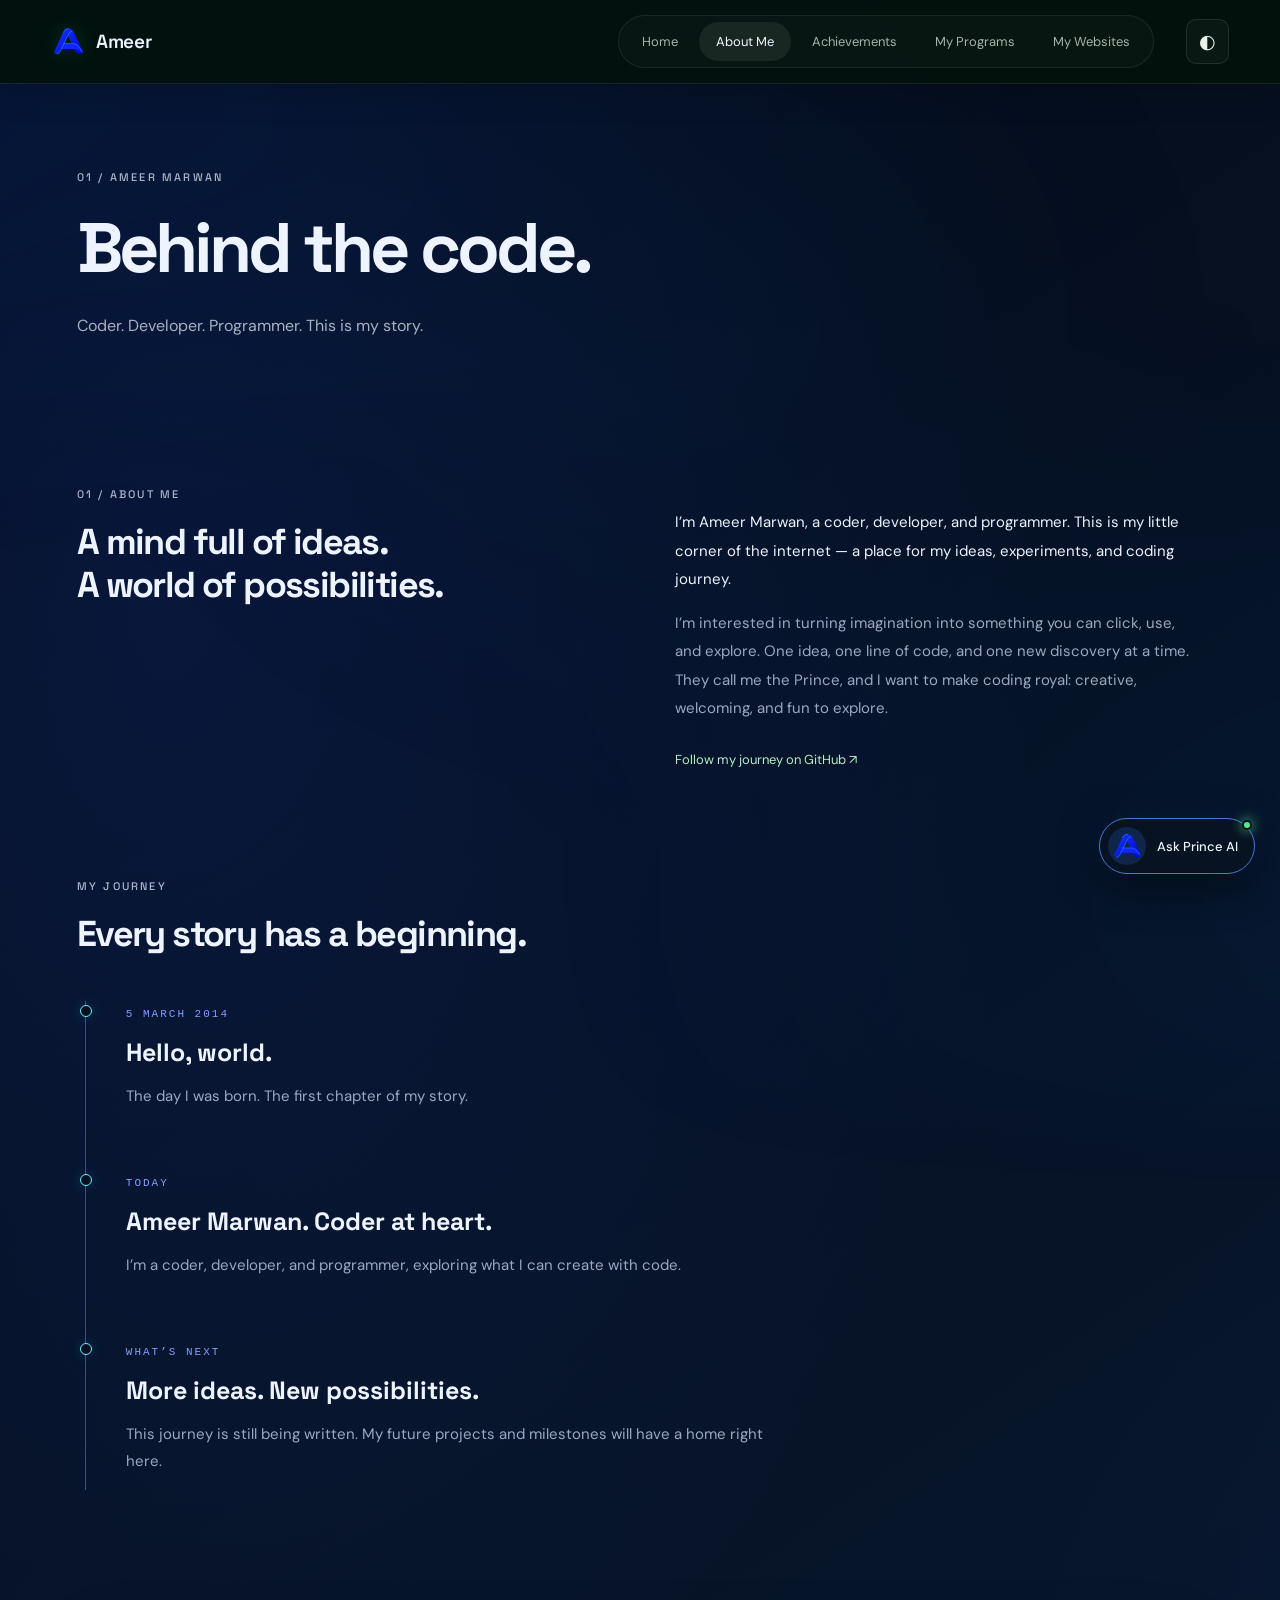
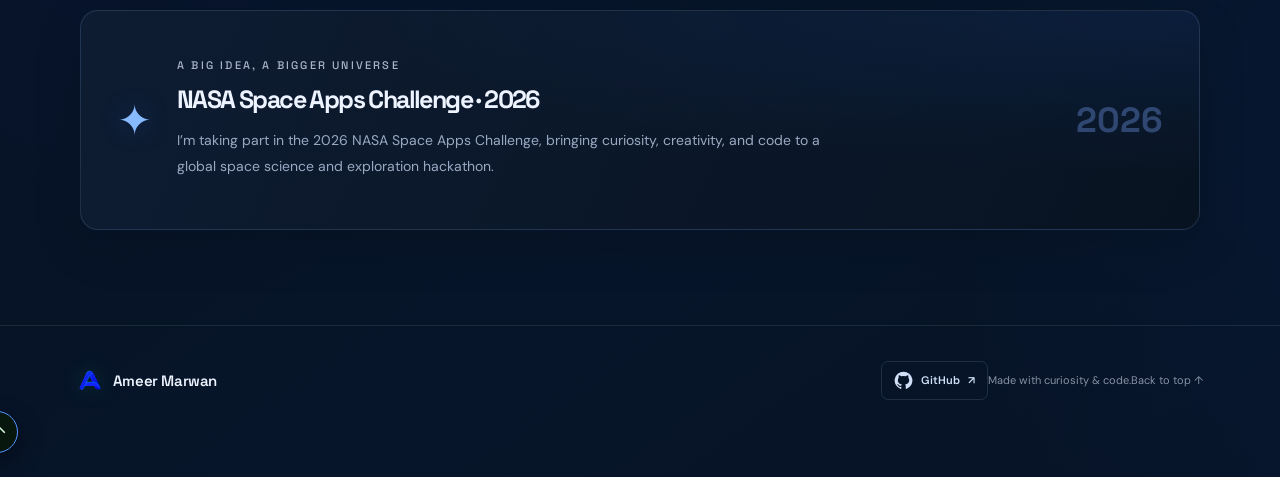
==== about.html @ 6a68b370 "Add interactive portfolio website files" ====
<!DOCTYPE html><html lang="en"><head><meta charset="UTF-8"><meta name="viewport" content="width=device-width,initial-scale=1"><title>Ameer — About Me</title><meta name="description" content="Meet Ameer Marwan, a coder, developer, and programmer. Follow his coding journey on GitHub."><link rel="icon" href="logo.svg"><link rel="stylesheet" href="style.css"></head><body><div class="scroll-progress" aria-hidden="true"></div><a class="skip-link" href="#main">Skip to content</a><div id="loader" class="loader" role="status" aria-label="Loading Ameer’s website"><div class="loader-mark"><div class="loader-ring"></div><img src="logo.svg" alt="Ameer logo"></div><p>LOADING<span aria-hidden="true">...</span></p></div><header><a class="brand" href="index.html" aria-label="Ameer home"><img src="logo.svg" alt="Ameer logo"><span>Ameer</span></a><div class="header-controls"><button class="theme-toggle" aria-label="Switch color theme" title="Switch color theme">◐</button><button class="menu-toggle" aria-expanded="false" aria-controls="main-nav">Menu <span>☰</span></button></div><nav id="main-nav" aria-label="Main navigation"><a href="index.html">Home</a><a href="about.html" aria-current="page">About Me</a><a href="achievements.html">Achievements</a><a href="programs.html">My Programs</a><a href="websites.html">My Websites</a></nav></header><main id="main"><section class="page-intro"><p class="eyebrow">01 / AMEER MARWAN</p><h1>Behind the code.</h1><p class="lead">Coder. Developer. Programmer. This is my story.</p></section><section id="about" class="about"><div><p class="eyebrow">01 / ABOUT ME</p><h2>A mind full of ideas.<br>A world of possibilities.</h2></div><div class="about-copy"><p>I’m Ameer Marwan, a coder, developer, and programmer. This is my little corner of the internet — a place for my ideas, experiments, and coding journey.</p><p class="muted">I’m interested in turning imagination into something you can click, use, and explore. One idea, one line of code, and one new discovery at a time. They call me the Prince, and I want to make coding royal: creative, welcoming, and fun to explore.</p><a class="text-link" href="https://github.com/ameer-marwan" target="_blank" rel="noopener noreferrer">Follow my journey on GitHub ↗</a></div></section><section class="timeline-section"><p class="eyebrow">MY JOURNEY</p><h2>Every story has a beginning.</h2><div class="timeline"><article><span class="timeline-date">5 MARCH 2014</span><h3>Hello, world.</h3><p>The day I was born. The first chapter of my story.</p></article><article><span class="timeline-date">TODAY</span><h3>Ameer Marwan. Coder at heart.</h3><p>I’m a coder, developer, and programmer, exploring what I can create with code.</p></article><article><span class="timeline-date">WHAT’S NEXT</span><h3>More ideas. New possibilities.</h3><p>This journey is still being written. My future projects and milestones will have a home right here.</p></article></div></section><section class="challenge-card"><span class="challenge-icon" aria-hidden="true">✦</span><div><p class="eyebrow">A BIG IDEA, A BIGGER UNIVERSE</p><h2>NASA Space Apps Challenge · 2026</h2><p class="muted">I’m taking part in the 2026 NASA Space Apps Challenge, bringing curiosity, creativity, and code to a global space science and exploration hackathon.</p></div><span class="challenge-year">2026</span></section></main><footer><a class="brand" href="index.html"><img src="logo.svg" alt=""><span>Ameer Marwan</span></a><a class="footer-github" href="https://github.com/ameer-marwan" target="_blank" rel="noopener noreferrer" aria-label="Visit Ameer on GitHub"><svg class="github-svg" viewBox="0 0 24 24" aria-hidden="true" focusable="false"><path fill="currentColor" d="M12 .8a11.2 11.2 0 0 0-3.54 21.83c.56.1.76-.24.76-.54v-2.1c-3.1.68-3.76-1.31-3.76-1.31-.5-1.3-1.24-1.64-1.24-1.64-1.02-.7.08-.69.08-.69 1.12.08 1.71 1.15 1.71 1.15 1 1.7 2.62 1.21 3.26.93.1-.72.39-1.21.71-1.49-2.48-.28-5.09-1.24-5.09-5.52 0-1.22.44-2.22 1.15-3-.12-.28-.5-1.42.11-2.96 0 0 .94-.3 3.08 1.15a10.7 10.7 0 0 1 5.6 0c2.13-1.45 3.07-1.15 3.07-1.15.61 1.54.23 2.68.12 2.96.72.78 1.15 1.78 1.15 3 0 4.3-2.62 5.23-5.11 5.51.4.35.76 1.03.76 2.08v3.08c0 .3.2.65.77.54A11.2 11.2 0 0 0 12 .8Z"/></svg> GitHub <span aria-hidden="true">↗</span></a><span>Made with curiosity & code.</span><a href="index.html">Back to top ↑</a></footer><button class="back-top" aria-label="Back to top">↑</button><a class="prince-mini" href="index.html#prince-ai"><img src="logo.svg" alt=""><span>Ask Prince AI</span><i></i></a><script src="script.js"></script></body></html>
---- style.css ----
@import url('https://fonts.googleapis.com/css2?family=DM+Sans:wght@400;500;600;700&family=Space+Grotesk:wght@400;500;600;700&display=swap');
:root{--bg:#080a0f;--panel:#10141e;--text:#f3f4f7;--muted:#969dab;--blue:#4667ff;--cyan:#01e8ff}*{box-sizing:border-box}html{scroll-behavior:smooth;scroll-padding-top:35px}body{margin:0;background:var(--bg);color:var(--text);font:16px 'DM Sans',sans-serif}a{color:inherit;text-decoration:none}button{font:inherit;cursor:pointer}header,main>section,footer{max-width:1280px;margin:auto;padding-left:6%;padding-right:6%}header{height:100px;display:flex;align-items:center;justify-content:space-between;border-bottom:1px solid #222630}.brand{display:flex;gap:12px;align-items:center;font:600 23px 'Space Grotesk',sans-serif}.brand img{width:34px;height:38px}.muted{color:var(--muted)}nav{display:flex;gap:34px;font-size:14px}a:hover{color:var(--cyan)}.hero{display:grid;grid-template-columns:1.15fr 1fr;min-height:690px;align-items:center;padding-top:50px;padding-bottom:70px;gap:22px}.eyebrow{font:500 11px 'Space Grotesk',sans-serif;letter-spacing:2.2px;color:#aab4c9}.dot{display:inline-block;height:7px;width:7px;background:var(--cyan);border-radius:100%;margin-right:8px;box-shadow:0 0 14px #01e8ff70}h1,h2,h3{font-family:'Space Grotesk',sans-serif}h1{font-size:clamp(46px,5.5vw,73px);letter-spacing:-4px;line-height:1.05;margin:27px 0}.blue{color:var(--blue)}.lead{color:#aab1c0;line-height:1.8;font-size:16px}.actions{display:flex;gap:25px;align-items:center;margin-top:30px}.button{background:#3c5cff;color:white;padding:16px 21px;border-radius:5px;font-size:13px;display:inline-flex;gap:30px;justify-content:space-between;border:1px solid #5b76ff;transition:background .2s}.button:hover{background:#2947db;color:white}.text-link{font-size:13px}.code-note{font:11px monospace;color:#747e90;margin-top:42px}.code-note span{color:#424b5d;margin-right:20px}.art{position:relative;min-height:470px;display:flex;align-items:center;justify-content:center;background-image:linear-gradient(#1f29432b 1px,transparent 1px),linear-gradient(90deg,#1f29432b 1px,transparent 1px);background-size:40px 40px;mask-image:linear-gradient(90deg,transparent,#000 10%,#000 90%,transparent)}.art img{width:95%;filter:drop-shadow(0 20px 38px #1229ff33);position:relative;transform:rotate(-5deg)}.orb{position:absolute;inset:15%;border-radius:50%;background:#0a25ff29;filter:blur(50px)}.art-label{position:absolute;font:11px monospace;color:#697da8;z-index:1}.top{top:30px;left:20px}.bottom{bottom:35px;left:30px;letter-spacing:3px;font-size:9px}.coordinate{position:absolute;right:20px;bottom:35px;font:9px monospace;color:#526380}.ticker{border-block:1px solid #222630;display:flex;justify-content:space-evenly;gap:20px;padding:25px 5%;font:500 13px 'Space Grotesk',sans-serif;letter-spacing:2px;color:#a9b0c0}.ticker b{color:var(--blue)}.about{display:grid;grid-template-columns:1fr 1fr;gap:70px;padding-top:100px;padding-bottom:95px}h2{font-size:36px;line-height:1.2;letter-spacing:-1.6px;margin:20px 0}.about-copy{padding-top:17px;font-size:15px;line-height:1.9}.about-copy .text-link{display:inline-block;margin-top:10px;color:#b2beff}.playground{padding-top:40px;padding-bottom:70px}.section-head{display:flex;justify-content:space-between;align-items:end;margin-bottom:30px}.section-head>p{font-size:13px;line-height:1.8;margin-bottom:23px}.experiment{display:grid;grid-template-columns:1.3fr 1fr;border:1px solid #29303f;border-radius:9px;overflow:hidden;background:#0e121c}.editor{border-right:1px solid #29303f}.editor-bar{display:flex;justify-content:space-between;padding:15px 18px;border-bottom:1px solid #29303f;font:10px monospace;color:#8793a8}.lights{color:#52617b;letter-spacing:3px}.code{padding:30px 10px 35px;font:13px/2 monospace;color:#cbd2e2;overflow:auto}.code i{display:inline-block;width:38px;color:#47516a;font-style:normal}.purple{color:#a896ff}.cyan{color:#63dded}.console{padding:32px;display:flex;flex-direction:column;align-items:start;justify-content:space-between}.console #output{font:18px/1.6 'Space Grotesk',sans-serif;min-height:55px}.cursor{color:var(--cyan)}.project-note{display:flex;gap:20px;align-items:center;padding:30px 0;border-bottom:1px solid #252b37}.project-icon{font-size:33px;color:#667fff}.project-note h3{font-size:17px;margin:0 0 7px}.project-note p{font-size:13px;margin:0}.project-note>a{margin-left:auto}.closing{text-align:center;padding-top:60px;padding-bottom:100px}.closing h2{font-size:58px;letter-spacing:-3px;margin-bottom:30px}footer{border-top:1px solid #252b37;display:flex;justify-content:space-between;align-items:center;min-height:110px;color:#8791a5;font-size:11px}footer .brand{font-size:15px;color:white}footer img{width:25px!important}a:focus-visible,button:focus-visible{outline:2px solid var(--cyan);outline-offset:6px}@media(max-width:760px){header{height:80px}nav{gap:18px;font-size:12px}.brand{font-size:19px}.hero{grid-template-columns:1fr;padding-top:35px;padding-bottom:35px;gap:0}h1{letter-spacing:-2.5px;font-size:56px}.art{min-height:330px;max-width:390px;width:100%;margin:auto}.art img{width:85%}.actions{gap:18px}.ticker{font-size:9px;letter-spacing:1px;gap:8px}.ticker span:last-of-type,.ticker b:last-child{display:none}.about{grid-template-columns:1fr;gap:5px;padding-top:60px;padding-bottom:40px}h2{font-size:31px}.section-head{display:block}.section-head>p{margin-bottom:0}.experiment{grid-template-columns:1fr}.editor{border-right:0;border-bottom:1px solid #29303f}.console{min-height:240px}.code{font-size:11px}.project-note{flex-wrap:wrap}.project-note>a{margin-left:53px}.closing h2{font-size:46px}.closing{padding-bottom:65px}footer{gap:15px;flex-wrap:wrap;padding-top:25px;padding-bottom:25px}footer>span{display:none}}@media(prefers-reduced-motion:reduce){html{scroll-behavior:auto}}
nav a[aria-current=page]{color:var(--cyan)}.loader{position:fixed;inset:0;background:#080a0f;z-index:1000;display:flex;flex-direction:column;align-items:center;justify-content:center;pointer-events:none;animation:loader-failsafe 0s 4s forwards;transition:opacity .3s}.loader.loaded{opacity:0}.loader-mark{position:relative;width:150px;height:150px;display:grid;place-items:center}.loader-mark img{width:90px;height:90px}.loader-ring{position:absolute;inset:0;border:2px solid #1f2943;border-top:3px solid var(--cyan);border-right:3px solid var(--blue);border-radius:50%;animation:spin 1s linear infinite;box-shadow:0 0 30px #1635ff22}.loader p{font:10px 'Space Grotesk',sans-serif;letter-spacing:4px;color:#969dab;margin-top:25px}@keyframes spin{to{transform:rotate(360deg)}}@keyframes loader-failsafe{to{visibility:hidden}}.page-intro{padding-top:75px;padding-bottom:20px}.page-intro h1{font-size:clamp(44px,6vw,70px)}.page-directory{padding-top:65px;padding-bottom:85px}.directory-grid{display:grid;grid-template-columns:1fr 1fr;gap:20px;margin-top:35px}.directory-grid>a{padding:30px;border:1px solid #29303f;border-radius:8px;background:#0e121c;transition:border-color .2s}.directory-grid>a:hover{border-color:var(--blue)}.directory-grid h3{font-size:23px;margin:16px 0 10px}.directory-grid p{font-size:14px}.empty-section{padding-top:30px;padding-bottom:100px}.empty-panel{border:1px solid #29303f;border-radius:10px;background:radial-gradient(ellipse at top,#14215255,transparent 65%),#0e121c;padding:65px 25px;text-align:center}.empty-icon{display:block;font-size:44px;color:var(--blue);margin-bottom:25px}.empty-panel p.muted{line-height:1.8;margin-bottom:30px}header{gap:20px}nav{gap:24px;flex-wrap:wrap}main>.about:first-child{padding-top:50px}@media(max-width:760px){header{height:auto;min-height:100px;flex-wrap:wrap;padding-top:18px;padding-bottom:18px;gap:18px}nav{width:100%;gap:17px;font-size:12px;row-gap:14px}.directory-grid{grid-template-columns:1fr}.page-intro{padding-top:45px}.page-intro h1{letter-spacing:-2px}.page-intro .lead{font-size:15px}.empty-panel{padding:45px 20px}.page-directory{padding-top:45px}}@media(prefers-reduced-motion:reduce){.loader-ring{animation:none}.loader{transition:none}}
/* Motion, navigation, and interactive details */
:root{--accent-rgb:70,103,255}body{transition:background .25s,color .25s}.scroll-progress{position:fixed;top:0;left:0;height:3px;width:0;background:linear-gradient(90deg,var(--blue),var(--cyan));z-index:1100;box-shadow:0 0 15px #01e8ff55}header{position:relative;z-index:20}.header-controls{display:flex;align-items:center;gap:10px;margin-left:auto;order:3}.theme-toggle,.menu-toggle{background:#131a2a;color:var(--text);border:1px solid #303a50;border-radius:7px;padding:9px 12px}.theme-toggle{font-size:19px}.menu-toggle{display:none}.skip-link{position:fixed;top:-100px;left:20px;z-index:2000;background:var(--blue);color:white;padding:12px}.skip-link:focus{top:10px}.typing-box{display:flex;gap:12px;align-items:center;max-width:440px;border:1px solid #34456c;background:linear-gradient(120deg,#121c33,#0c1220);padding:16px 17px;border-radius:12px;box-shadow:0 0 40px #233bff14;margin-bottom:6px;min-height:61px;font:15px 'Space Grotesk',sans-serif}.search-symbol{font-size:28px;color:#718eff;line-height:1}.typing-prefix{color:#9aa8c3}.typing-caret{color:var(--cyan);animation:blink 1s steps(2) infinite}.typing-badge{font-size:8px;letter-spacing:1px;color:#8aa2d7;margin-left:auto;border:1px solid #2d3f60;border-radius:4px;padding:6px}.motion-control{background:none;border:0;padding:4px 0;color:#929db5;font-size:10px;cursor:pointer}.hero h1{font-size:clamp(48px,5.4vw,70px)}.hero .lead{font-size:14px}.art{overflow:visible}.floating-chip{position:absolute;font:12px monospace;background:#111a2d;border:1px solid #34466a;border-radius:8px;padding:15px;color:#b8caff;z-index:3;box-shadow:0 12px 35px #0005;animation:float 6s ease-in-out infinite}.chip-one{right:0;top:90px;transform:rotate(5deg)}.chip-two{left:12px;bottom:80px;animation-delay:-3s}.scroll-story{display:grid;grid-template-columns:1fr 1fr;gap:80px;padding-top:100px;padding-bottom:100px}.story-heading{position:sticky;top:70px;align-self:start}.story-heading h2{font-size:clamp(36px,4.5vw,56px)}.story-heading>p.muted{font-size:13px}.story-line{display:block;font-size:40px;color:var(--blue);margin-top:30px}.story-steps{display:grid;gap:35px}.story-steps article{border:1px solid #283750;background:radial-gradient(ellipse at top right,#1b2c5655,transparent 75%),#0e131e;border-radius:16px;padding:35px;min-height:280px;transition:border-color .3s,transform .3s}.story-steps article:hover{border-color:#4865ac;transform:translateY(-4px)}.step-num{font:10px monospace;color:#819aff;letter-spacing:2px}.story-steps h3{font-size:30px;margin:23px 0 14px}.story-steps p{color:#9ca9bf;font-size:14px;line-height:1.8}.idea-visual{font:40px 'Space Grotesk',sans-serif;color:var(--cyan);display:flex;gap:35px;margin-top:25px}.idea-visual span{color:#43547a}.story-steps pre{color:#83d8ff;font:15px/1.9 monospace;padding:20px;background:#080d18;border-radius:9px;border-left:2px solid var(--blue)}.timeline-section{padding-bottom:100px}.timeline{position:relative;margin-top:45px;margin-left:8px;border-left:1px solid #3b507f;padding-left:40px;display:grid;gap:45px}.timeline article{position:relative;max-width:650px}.timeline article:before{content:'';position:absolute;top:4px;left:-46px;width:10px;height:10px;border:1px solid var(--cyan);background:var(--bg);border-radius:50%;box-shadow:0 0 14px #01e8ff33}.timeline-date{font:11px monospace;letter-spacing:2px;color:#849dff}.timeline h3{font-size:25px;margin:14px 0}.timeline p{font-size:15px;color:var(--muted);line-height:1.8}.demo-controls{display:flex;align-items:center;justify-content:space-between;margin-bottom:18px;gap:20px}.demo-controls>div{display:flex;gap:8px}.demo-tab{border:1px solid #344362;background:#101827;color:#a5b3cd;border-radius:6px;padding:10px 14px;font-size:12px}.demo-tab[aria-pressed=true]{background:var(--blue);color:white;border-color:#6d86ff}.color-swatch{display:block;width:100%;height:35px;border-radius:5px;margin-top:12px}.color-swatch[hidden]{display:none}.back-top{position:fixed;bottom:24px;right:24px;z-index:50;width:42px;height:42px;border:1px solid #435980;background:#16213a;color:white;border-radius:50%;font-size:20px;opacity:0;visibility:hidden;transition:opacity .2s}.back-top.visible{opacity:1;visibility:visible}.reveal-ready{opacity:0;transform:translateY(24px);transition:opacity .7s,transform .7s}.reveal-ready.revealed{opacity:1;transform:translateY(0)}.page-directory h2,.section-head h2{max-width:650px}.directory-grid>a{position:relative;overflow:hidden}.directory-grid>a:after{content:'';position:absolute;right:-40px;bottom:-60px;width:150px;height:150px;background:#2e4fff12;border-radius:50%;transition:transform .4s}.directory-grid>a:hover:after{transform:scale(2)}@keyframes blink{50%{opacity:0}}@keyframes float{50%{translate:0 -12px}}body.light{--bg:#eef2fa;--text:#141c30;--muted:#52617c;background:var(--bg);color:var(--text)}.light .typing-box,.light .floating-chip,.light .story-steps article,.light .directory-grid>a,.light .empty-panel,.light .experiment{background:#fff;color:#162240}.light .story-steps p{color:#52617c}.light .typing-prefix,.light .lead{color:#52617c}.light .console #output{color:#162240}.light .editor{background:#101726}.light .art-label,.light .coordinate{color:#4d6596}.light .theme-toggle,.light .menu-toggle{background:white;color:#162240}.light footer .brand{color:#162240}.light header,.light footer,.light .ticker{border-color:#cbd3e2}.light .loader{background:#eef2fa}@media(min-width:761px){header{padding-left:4%;padding-right:4%}nav{gap:20px;font-size:12px}.header-controls{margin-left:0}header .brand{margin-right:auto}}@media(max-width:760px){.header-controls{order:0;margin-left:auto}.menu-toggle{display:block;font-size:12px}header{min-height:80px}header nav{display:flex;gap:16px}.js header nav{display:none}.js header nav.open{display:flex}.hero h1{font-size:54px}.typing-box{font-size:14px}.typing-badge{font-size:7px}.scroll-story{grid-template-columns:1fr;gap:30px;padding-top:60px;padding-bottom:40px}.story-heading{position:static}.story-heading h2 br{display:none}.story-line{display:none}.story-steps article{padding:27px;min-height:0}.demo-controls{align-items:start;flex-direction:column}.demo-tab{padding:9px 12px}.floating-chip{font-size:10px;padding:12px}.chip-one{right:8px;top:65px}.chip-two{bottom:60px}.timeline{padding-left:28px}.timeline article:before{left:-34px}.timeline h3{font-size:22px}.timeline-section{padding-bottom:65px}}@media(prefers-reduced-motion:reduce){*,*:before,*:after{animation:none!important;transition:none!important;scroll-behavior:auto!important}.reveal-ready{opacity:1;transform:none}.loader{display:none}}
/* Moving ambient wallpaper and more tactile controls */
body{position:relative;isolation:isolate;background:linear-gradient(125deg,#080a0f 0%,#0a1020 34%,#080b16 63%,#101027 100%);background-size:240% 240%;animation:wallpaper-drift 32s ease-in-out infinite}body:before{content:"";position:fixed;inset:-25%;z-index:-1;pointer-events:none;background:radial-gradient(ellipse at 18% 24%,#183bff22 0,transparent 34%),radial-gradient(ellipse at 79% 34%,#00d9ff13 0,transparent 30%),radial-gradient(ellipse at 55% 88%,#713cff18 0,transparent 38%);filter:blur(25px);animation:aurora-drift 24s ease-in-out infinite alternate;will-change:transform}.light{background:linear-gradient(125deg,#edf2ff,#e5edfb 45%,#f5edff)!important;background-size:240% 240%!important}.light:before{background:radial-gradient(ellipse at 18% 24%,#738dff35 0,transparent 34%),radial-gradient(ellipse at 79% 34%,#34d8ef25 0,transparent 30%),radial-gradient(ellipse at 55% 88%,#b59aff30 0,transparent 38%)}@keyframes wallpaper-drift{0%,100%{background-position:0% 50%}50%{background-position:100% 50%}}@keyframes aurora-drift{0%{transform:translate3d(-2%,0,0) rotate(-2deg) scale(1)}50%{transform:translate3d(2%,2%,0) rotate(2deg) scale(1.06)}100%{transform:translate3d(-1%,3%,0) rotate(-1deg) scale(1.02)}}.button,.demo-tab,.theme-toggle,.menu-toggle,.back-top{position:relative;overflow:hidden;transition:transform .22s ease,box-shadow .22s ease,border-color .22s ease,background-color .22s ease}.button{border-radius:8px;background:linear-gradient(115deg,#3658f4,#536eff 55%,#4260ef);box-shadow:0 7px 24px #345cff38,inset 0 1px #ffffff38}.button:after{content:"";position:absolute;inset:-60% auto -60% -45%;width:35%;transform:skewX(-22deg);background:linear-gradient(90deg,transparent,#ffffff30,transparent);transition:left .5s ease}.button:hover{transform:translateY(-3px);box-shadow:0 12px 32px #345cff60,inset 0 1px #ffffff55}.button:hover:after{left:130%}.button:active,.demo-tab:active,.theme-toggle:active{transform:translateY(1px) scale(.98)}.demo-tab{border-radius:9px;box-shadow:inset 0 1px #ffffff0b}.demo-tab:hover{transform:translateY(-2px);border-color:#748bff;box-shadow:0 7px 22px #213b853b}.demo-tab[aria-pressed=true]{box-shadow:0 5px 18px #4667ff55,inset 0 1px #ffffff33}.theme-toggle,.menu-toggle{border-radius:10px}.theme-toggle:hover,.menu-toggle:hover{transform:translateY(-2px);border-color:#657cff;box-shadow:0 7px 22px #345cff30}.directory-grid>a,.story-steps article,.empty-panel,.experiment,.project-note{box-shadow:0 14px 50px #00000018;backdrop-filter:blur(9px)}.directory-grid>a{transition:transform .3s,border-color .3s,box-shadow .3s}.directory-grid>a:hover{transform:translateY(-5px);box-shadow:0 20px 45px #223cff20}.art img{animation:logo-float 7s ease-in-out infinite alternate}.orb{animation:orb-pulse 9s ease-in-out infinite alternate}.ticker{position:relative}.closing .button{margin-top:8px}.text-link{display:inline-block;transition:transform .2s,color .2s}.text-link:hover{transform:translateX(4px)}.back-top{box-shadow:0 8px 25px #0007;backdrop-filter:blur(12px)}.back-top:hover{transform:translateY(-4px);box-shadow:0 12px 32px #4667ff44}@keyframes logo-float{from{translate:0 0}to{translate:0 -10px}}@keyframes orb-pulse{from{opacity:.65;scale:.92}to{opacity:1;scale:1.08}}@media(max-width:760px){body:before{inset:-10%;filter:blur(35px);animation-duration:32s}.art img{animation-duration:9s}.button{min-height:48px}.demo-tab{min-height:42px}}@media(prefers-reduced-motion:reduce){body{animation:none;background-position:50% 50%}body:before,.art img,.orb{animation:none!important}.button:after{display:none}.button,.demo-tab,.theme-toggle,.menu-toggle,.back-top,.directory-grid>a,.text-link{transition:none}}
.royal-intro{display:grid;grid-template-columns:0.85fr 1.15fr;align-items:center;gap:50px;min-height:390px;margin-top:15px;margin-bottom:35px;border:1px solid #263659;border-radius:20px;padding:30px 8%;background:radial-gradient(ellipse at 22% 50%,#1838ff20,transparent 48%),linear-gradient(120deg,#11182a99,#0a0d18dd);overflow:hidden}.royal-copy .royal-quote{font:600 clamp(23px,3vw,38px)/1.25 'Space Grotesk',sans-serif;letter-spacing:-1px;margin:18px 0}.royal-copy .muted{font-size:14px;line-height:1.8;max-width:460px}.tech-orbit{height:300px;width:300px;position:relative;display:grid;place-items:center;justify-self:center}.orbit{position:absolute;border:1px solid #4768ff75;border-radius:50%;inset:20px;box-shadow:0 0 35px #355bff16,inset 0 0 30px #355bff11}.orbit-a{animation:orbit-spin 22s linear infinite}.orbit-b{inset:47px;border-color:#01e8ff65;animation:orbit-spin 15s linear infinite reverse}.orbit-core{width:110px;height:110px;display:grid;place-items:center;border-radius:30px;transform:rotate(-10deg);background:linear-gradient(140deg,#1639ff,#0308a8);border:1px solid #00e8ff;box-shadow:0 0 65px #2748ff66, inset 0 1px #ffffff55;font:700 80px 'Space Grotesk',sans-serif;color:#00efff;text-shadow:0 0 24px #00eaff}.orbit-node{position:absolute;width:43px;height:43px;display:grid;place-items:center;border:1px solid #456cff;border-radius:12px;background:#111a30;color:#76efff;font:13px monospace;box-shadow:0 0 25px #2950ff44;animation:node-float 4s ease-in-out infinite}.node-a{top:22px;left:60px}.node-b{right:24px;top:116px;animation-delay:-1s}.node-c{bottom:18px;left:110px;animation-delay:-2s}.challenge-card{max-width:1120px;margin:20px auto 95px;padding:36px;display:grid;grid-template-columns:auto 1fr auto;gap:25px;align-items:center;border:1px solid #2d4776;border-radius:18px;background:radial-gradient(ellipse at 100% 0%,#183dff26,transparent 52%),linear-gradient(115deg,#111827,#0d1220);box-shadow:0 20px 65px #0003}.challenge-icon{font-size:42px;color:#72a0ff;text-shadow:0 0 28px #3566ff}.challenge-card h2{font-size:25px;margin:12px 0}.challenge-card p.muted{line-height:1.8;font-size:14px;max-width:680px}.challenge-year{font:700 35px 'Space Grotesk',sans-serif;color:#607cff55}.achievement-card{margin-top:36px}.site-showcase{padding:30px 0 100px}.showcase-heading{display:flex;align-items:end;justify-content:space-between;gap:25px;margin-bottom:30px}.showcase-heading h2{max-width:580px}.showcase-heading>p{font-size:13px}.featured-site{display:grid;grid-template-columns:1.1fr .9fr;align-items:center;gap:55px;border:1px solid #2a395a;border-radius:18px;padding:28px;background:radial-gradient(ellipse at 15% 30%,#203aff1c,transparent 50%),#0d111c}.preview-window{min-height:360px;border:1px solid #405079;border-radius:12px;overflow:hidden;background:radial-gradient(ellipse at 50% 100%,#133aff30,transparent 55%),#080b14;box-shadow:0 24px 65px #0005;transform:perspective(900px) rotateY(5deg);transition:transform .5s}.featured-site:hover .preview-window{transform:perspective(900px) rotateY(0) translateY(-4px)}.preview-top{height:38px;display:flex;align-items:center;justify-content:space-between;padding:0 13px;border-bottom:1px solid #20283a;color:#91a0ba;font:9px monospace}.preview-content{position:relative;padding:30px 35px}.preview-kicker{font:9px monospace;letter-spacing:2px;color:#a8b8d8}.preview-content strong{display:block;font:700 clamp(36px,5vw,62px)/.98 'Space Grotesk',sans-serif;letter-spacing:-3px;margin:18px 0}.preview-content strong span{color:#5575ff}.preview-symbol{position:absolute;right:13%;top:52px;font:700 150px 'Space Grotesk',sans-serif;color:#061bd6;text-shadow:4px 0 #00eaff;opacity:.65;transform:rotate(9deg)}.preview-button{display:inline-block;padding:11px 13px;border:1px solid #4265ff;border-radius:5px;color:#c8d5ff;font:9px monospace;letter-spacing:1px}.featured-copy h3{font:600 30px 'Space Grotesk',sans-serif;margin:12px 0}.featured-copy>p.muted{font-size:14px;line-height:1.9}.tag-row{display:flex;flex-wrap:wrap;gap:8px;margin:22px 0}.tag-row span{border:1px solid #303f60;border-radius:99px;padding:7px 10px;font:10px monospace;color:#abbce0}.future-banner{display:grid;grid-template-columns:auto 1fr auto;align-items:center;gap:22px;margin-top:26px;padding:27px;border:1px solid #283650;border-radius:15px;background:linear-gradient(100deg,#121a2b,#0e121d)}.future-spark{font-size:32px;color:#788fff}.future-banner h3{margin:9px 0}.future-banner p.muted{font-size:13px;line-height:1.7;margin-bottom:0}.future-banner>.text-link{font-size:12px}@keyframes orbit-spin{to{transform:rotate(360deg)}}@keyframes node-float{50%{translate:0 -9px}}@media(max-width:760px){.royal-intro{grid-template-columns:1fr;gap:15px;padding:28px 22px;margin-top:5px}.tech-orbit{height:230px;width:230px;order:2}.orbit-core{height:86px;width:86px;font-size:64px}.orbit-node{width:36px;height:36px}.orbit-a{inset:10px}.orbit-b{inset:33px}.node-a{top:8px;left:42px}.node-b{right:8px;top:86px}.node-c{bottom:8px;left:85px}.royal-copy .royal-quote{font-size:27px}.challenge-card{margin:20px 6% 60px;padding:25px;grid-template-columns:auto 1fr;gap:15px}.challenge-year{display:none}.challenge-card h2{font-size:21px}.showcase-heading{display:block}.featured-site{grid-template-columns:1fr;gap:27px;padding:16px}.preview-window{min-height:300px;transform:none}.preview-content{padding:25px}.preview-symbol{right:8%;font-size:120px}.featured-copy h3{font-size:25px}.future-banner{grid-template-columns:auto 1fr;gap:14px;padding:21px}.future-banner>.text-link{grid-column:2}.site-showcase{padding-bottom:65px}}@media(prefers-reduced-motion:reduce){.orbit-a,.orbit-b,.orbit-node{animation:none!important}.featured-site:hover .preview-window{transform:none}}
/* Ameer identity and GitHub links */
.brand{position:relative;gap:11px;font-size:25px;letter-spacing:-.8px;animation:brand-arrive .85s cubic-bezier(.2,.8,.2,1) both}.brand img{width:39px;height:42px;filter:drop-shadow(0 0 11px #3155ff55);transition:transform .35s,filter .35s}.brand:hover img{transform:rotate(-9deg) scale(1.12);filter:drop-shadow(0 0 15px #00e8ff99)}.brand>span{color:var(--text)}.github-cta{display:inline-flex;align-items:center;gap:13px;margin-top:24px;padding:13px 16px;border:1px solid #35476b;border-radius:11px;background:linear-gradient(110deg,#121a2a,#0d1220);box-shadow:0 8px 26px #0003;transition:transform .25s,border-color .25s,box-shadow .25s}.github-cta:hover{transform:translateY(-3px);border-color:#6987ff;box-shadow:0 12px 30px #3355ff33}.github-cta .github-mark{font-size:24px;color:#a9bfff}.github-cta strong,.github-cta small{display:block}.github-cta strong{font:600 12px 'Space Grotesk',sans-serif}.github-cta small{font:10px monospace;color:#8794ad;margin-top:4px}.github-arrow{color:var(--cyan);margin-left:10px}.footer-github{display:inline-flex;align-items:center;gap:8px;color:#b8c7ee;border:1px solid #35476b;border-radius:7px;padding:9px 12px;transition:background .2s,border-color .2s}.footer-github:hover{background:#17223a;border-color:#6684ff}.footer-github .github-mark{font-size:17px}.light .github-cta{background:#fff;border-color:#cbd5eb}.light .github-cta strong{color:#17213a}.light .footer-github{color:#263656;border-color:#c5cfe1}@keyframes brand-arrive{from{opacity:0;transform:translateY(-9px)}to{opacity:1;transform:translateY(0)}}@media(max-width:760px){.brand{font-size:22px}.brand img{width:34px;height:38px}.github-cta{margin-top:16px}footer .footer-github{order:3}}@media(prefers-reduced-motion:reduce){.brand{animation:none}.brand img,.github-cta,.footer-github{transition:none}}
/* Green, editorial portfolio direction inspired by the supplied reference */
:root{--bg:#04140c;--text:#edf5ef;--muted:#9aaca0;--blue:#72dc8b;--cyan:#a2f7b3}body{background:radial-gradient(ellipse at 8% 18%,#087c3628,transparent 33%),radial-gradient(ellipse at 90% 56%,#0b65341c,transparent 34%),linear-gradient(145deg,#03120a,#06180e 48%,#03110a);background-size:160% 160%;animation:green-breathe 28s ease-in-out infinite;color:var(--text)}body:before{background:radial-gradient(ellipse at 4% 20%,#00d84d22 0,transparent 35%),radial-gradient(ellipse at 92% 83%,#00bc4c15 0,transparent 38%),radial-gradient(ellipse at 50% 40%,#0d4b2912 0,transparent 45%);filter:blur(48px);opacity:.75}header{position:sticky;top:0;height:84px;padding-left:4%;padding-right:4%;background:#03120be8;backdrop-filter:blur(18px);border-bottom:1px solid #b2ffca1b;box-shadow:0 8px 35px #0002;gap:22px}.brand{font-size:19px;letter-spacing:-.4px;margin-right:auto}.brand img{width:34px;height:37px;filter:drop-shadow(0 0 10px #04d85e2c)}nav{order:2;gap:4px;padding:6px;border:1px solid #ffffff13;border-radius:99px;background:#ffffff06}nav a{padding:11px 17px;border-radius:99px;color:#a5b3aa;font-size:13px;transition:background .2s,color .2s}nav a:hover,nav a[aria-current=page]{background:#ffffff12;color:#f2fff5}.header-controls{order:3;margin-left:10px}.theme-toggle,.menu-toggle{background:#ffffff08;border-color:#ffffff1a;color:#eaf4ed}.hero{min-height:620px}.hero h1{font-size:clamp(48px,5.2vw,68px);letter-spacing:-3px}.blue{color:#81ec9b}.button{background:linear-gradient(120deg,#096b31,#10a44b);border:1px solid #54d67c;box-shadow:0 8px 28px #00a8422b,inset 0 1px #ffffff28}.button:hover{background:linear-gradient(120deg,#0b833b,#11b957);box-shadow:0 12px 32px #00a8424a}.typing-box,.github-cta,.story-steps article,.directory-grid>a,.experiment,.featured-site,.challenge-card,.future-banner{background:linear-gradient(125deg,#0d2115d9,#07180ff0);border-color:#9ce9af20;box-shadow:0 16px 50px #0002}.typing-box{border-radius:99px}.github-cta{border-radius:99px}.royal-intro{background:radial-gradient(ellipse at 22% 50%,#00a83b16,transparent 48%),linear-gradient(120deg,#0b1b11,#06140c);border-color:#99e9ad24}.orbit{border-color:#64d98244;box-shadow:0 0 35px #00b83a12,inset 0 0 30px #00b83a0a}.orbit-b{border-color:#b2f0c155}.orbit-core{background:linear-gradient(140deg,#087a32,#034019);border-color:#7ff69c;color:#c2ffd0;box-shadow:0 0 65px #00bd4840,inset 0 1px #ffffff55;text-shadow:0 0 24px #77f693}.orbit-node{border-color:#3b8a51;background:#102518;color:#b5f7c3;box-shadow:0 0 25px #14a8432b}.challenge-card{background:radial-gradient(ellipse at 100% 0%,#0b8e3b22,transparent 52%),linear-gradient(115deg,#0d2115,#07160d);border-color:#95e9a72b}.challenge-icon{color:#87e99c;text-shadow:0 0 28px #1cb34a55}.challenge-year{color:#7ae39455}.tag-row span{border-color:#31553b;color:#bad4c0}.preview-window{background:radial-gradient(ellipse at 50% 100%,#057b3027,transparent 55%),#06110a;border-color:#32533b}.preview-content strong span{color:#79dd91}.preview-symbol{color:#075622;text-shadow:4px 0 #65dc83}.preview-button{border-color:#4caa62;color:#d1f2d8}.ticker,.about,footer{border-color:#b6e9c11c}.ticker{color:#9eb5a4}.ticker b{color:#76db8e}.footer-github{border-color:#9de9ae28;color:#d1e6d6}.footer-github:hover{background:#102618;border-color:#63cd7c}.back-top{background:#07170d;border-color:#4ac465;color:#d4f9dc}.story-steps article:hover{border-color:#4c9e5d}.directory-grid>a:hover{border-color:#68c77b;box-shadow:0 20px 45px #00aa3820}.demo-tab{background:#0e2114;border-color:#31523a;color:#b8cfbd}.demo-tab[aria-pressed=true]{background:#107534;border-color:#62cb78;box-shadow:0 5px 18px #14873b44}.editor-bar{border-color:#203a27}.editor{border-color:#203a27}.experiment{border-color:#27442e}.code .cyan{color:#91e7a4}.console #output{color:#e0f5e4}.about-copy .text-link{color:#b6edc1}.closing .blue{color:#82e598}footer .brand{color:var(--text)}.loader{background:#04140c}.loader-ring{border-color:#213c29;border-top-color:#85ed9b;border-right-color:#149543}.art{background-image:linear-gradient(#9ee9ae0a 1px,transparent 1px),linear-gradient(90deg,#9ee9ae0a 1px,transparent 1px)}.orb{background:#08a84120}.light{--bg:#eff8f0;--text:#14251a;--muted:#5f7464;background:linear-gradient(125deg,#f2faf3,#e7f5e9,#f5fbf5)!important}.light:before{background:radial-gradient(ellipse at 18% 24%,#77dc8d35 0,transparent 34%),radial-gradient(ellipse at 79% 34%,#6add8c20 0,transparent 30%)}.light header{background:#f2faf0ed;border-color:#1d6a3020}.light nav{background:#e4f2e6;border-color:#d2e5d5}.light nav a{color:#536b59}.light nav a:hover,.light nav a[aria-current=page]{background:#d6ebda;color:#143b20}.light .typing-box,.light .github-cta,.light .story-steps article,.light .directory-grid>a,.light .empty-panel,.light .experiment,.light .royal-intro,.light .featured-site,.light .challenge-card,.light .future-banner{background:#fff;border-color:#d4e8d8}.light .theme-toggle,.light .menu-toggle{background:#fff;color:#263a2a;border-color:#d1e1d3}.light .brand>span,.light footer .brand{color:#14251a}.light .footer-github{color:#25432c;border-color:#c7dfcb}.light .loader{background:#eff8f0}.light .orbit-node{background:#eff8f0;color:#176830}.light .orbit-core{color:#d6ffe0}.light .demo-tab{background:#f3faf4;color:#395a40;border-color:#c9dfcd}.light .demo-tab[aria-pressed=true]{background:#13803a;color:white}.light .preview-window{background:#f7fcf8}.light .preview-content strong{color:#193322}.light .preview-content strong span{color:#15903c}.light .preview-kicker{color:#3d6345}.light .preview-button{color:#17652a}.light .story-steps p,.light .timeline p{color:#536b59}.light .console #output{color:#193322}.light .editor{background:#102016}.light .back-top{background:#fff;color:#18552a;border-color:#7abb84}@keyframes green-breathe{0%,100%{background-position:0% 30%}50%{background-position:100% 70%}}@media(max-width:900px){header{height:auto;min-height:78px;flex-wrap:wrap;padding-top:13px;padding-bottom:13px}header nav{order:4;width:100%;justify-content:center;overflow-x:auto}nav a{padding:10px 13px;white-space:nowrap}.header-controls{order:3}.brand{order:1}}@media(max-width:600px){header nav{justify-content:flex-start;border-radius:15px}nav a{padding:9px 12px;font-size:12px}.header-controls{margin-left:0}.brand{font-size:18px}}@media(prefers-reduced-motion:reduce){body{animation:none}body:before{animation:none}}
/* Blue edition of the portfolio atmosphere */
:root{--bg:#071020;--text:#edf3ff;--muted:#9aa9c2;--blue:#6688ff;--cyan:#77eaff}body{background:radial-gradient(ellipse at 8% 18%,#1648d828,transparent 33%),radial-gradient(ellipse at 90% 56%,#1264df1c,transparent 34%),linear-gradient(145deg,#050b18,#07152a 48%,#050b19);background-size:160% 160%}.light{--bg:#eff4ff;--text:#14213b;--muted:#586984;background:linear-gradient(125deg,#f2f6ff,#e7eeff,#f5f8ff)!important}.light:before{background:radial-gradient(ellipse at 18% 24%,#779bff35 0,transparent 34%),radial-gradient(ellipse at 79% 34%,#58c8ff20 0,transparent 30%)}body:before{background:radial-gradient(ellipse at 4% 20%,#095de022 0,transparent 35%),radial-gradient(ellipse at 92% 83%,#126bdb15 0,transparent 38%),radial-gradient(ellipse at 50% 40%,#15478912 0,transparent 45%)}header{border-color:#b2caff1b}nav a:hover,nav a[aria-current=page]{color:#f2f7ff}.button{background:linear-gradient(120deg,#1640b8,#286ae1);border-color:#6596ff;box-shadow:0 8px 28px #1554c42b,inset 0 1px #ffffff28}.button:hover{background:linear-gradient(120deg,#1d54d2,#3583f5);box-shadow:0 12px 32px #236de54a}.typing-box,.github-cta,.story-steps article,.directory-grid>a,.experiment,.featured-site,.challenge-card,.future-banner{border-color:#9cbcff20}.royal-intro{background:radial-gradient(ellipse at 22% 50%,#164dbb1b,transparent 48%),linear-gradient(120deg,#0d182b,#071120);border-color:#99baff24}.orbit{border-color:#6b91ff55;box-shadow:0 0 35px #2363e516,inset 0 0 30px #2363e510}.orbit-b{border-color:#77eaff66}.orbit-core{background:linear-gradient(140deg,#164cc9,#071e75);border-color:#77eaff;color:#c3f7ff;box-shadow:0 0 65px #2068ec48,inset 0 1px #ffffff55;text-shadow:0 0 24px #77eaff}.orbit-node{border-color:#4676c7;background:#101d36;color:#b5eaff;box-shadow:0 0 25px #2466ce30}.challenge-card{background:radial-gradient(ellipse at 100% 0%,#1857c426,transparent 52%),linear-gradient(115deg,#0e1c32,#081321);border-color:#95b8e92b}.challenge-icon{color:#87baff;text-shadow:0 0 28px #1c68d855}.challenge-year{color:#7aa9ff55}.tag-row span{border-color:#304c75;color:#bdd0ed}.preview-window{background:radial-gradient(ellipse at 50% 100%,#1554c333,transparent 55%),#070d18;border-color:#354e77}.preview-content strong span{color:#79aaff}.preview-symbol{color:#133c9b;text-shadow:4px 0 #65ddff}.preview-button{border-color:#4c85da;color:#d1edff}.ticker b{color:#76a9ff}.footer-github{border-color:#9dbce928;color:#d1e0f6}.footer-github:hover{background:#10213d;border-color:#63a0ff}.back-top{border-color:#5495ff}.story-steps article:hover{border-color:#5389da}.directory-grid>a:hover{border-color:#68a9ff;box-shadow:0 20px 45px #1469d720}.demo-tab[aria-pressed=true]{background:#1755a9;border-color:#62adff;box-shadow:0 5px 18px #1487e044}.loader-ring{border-top-color:#85c8ff;border-right-color:#2776dd}.light header{background:#f2f7ffed;border-color:#1d4c9a20}.light nav a:hover,.light nav a[aria-current=page]{background:#dce8ff;color:#163d7c}.light .theme-toggle,.light .menu-toggle{border-color:#d1dced}.light .orbit-node{color:#1760a0}.light .orbit-core{color:#d6f7ff}.light .demo-tab[aria-pressed=true]{background:#1765bd}.light .preview-content strong span{color:#1876d2}.light .back-top{color:#1855a0;border-color:#7aa9e8}
/* Prince AI website guide */
.sr-only{position:absolute;width:1px;height:1px;padding:0;margin:-1px;overflow:hidden;clip:rect(0,0,0,0);white-space:nowrap;border:0}.prince-launch,.prince-mini{position:fixed;right:28px;bottom:26px;z-index:70;display:flex;align-items:center;gap:11px;padding:8px 16px 8px 8px;border:1px solid #4977d8;border-radius:99px;background:#071222;color:#f0f6ff;box-shadow:0 12px 40px #0008,0 0 25px #2268c522;font:500 13px 'DM Sans',sans-serif;cursor:pointer;transition:transform .25s,box-shadow .25s}.prince-launch:hover,.prince-mini:hover{transform:translateY(-4px);box-shadow:0 16px 45px #0009,0 0 30px #2268c555}.prince-launch img,.prince-mini img,.prince-head img{width:38px;height:38px;object-fit:contain;padding:3px;border-radius:50%;background:#10254a}.prince-launch i,.prince-mini i{position:absolute;right:2px;top:1px;width:10px;height:10px;border-radius:50%;background:#58e989;border:2px solid #071222;box-shadow:0 0 12px #58e989}.prince-mini{z-index:69;right:25px;text-decoration:none}.prince-panel{position:fixed;z-index:75;right:28px;bottom:92px;width:min(390px,calc(100vw - 30px));height:min(560px,calc(100dvh - 125px));display:flex;flex-direction:column;overflow:hidden;border:1px solid #395d9c;border-radius:20px;background:linear-gradient(155deg,#0c1930,#07101e 70%);box-shadow:0 25px 90px #000b,0 0 50px #205cca24;opacity:0;visibility:hidden;transform:translateY(14px) scale(.97);transform-origin:bottom right;transition:opacity .25s,transform .25s,visibility .25s}.prince-panel.open{opacity:1;visibility:visible;transform:translateY(0) scale(1)}.prince-head{display:flex;align-items:center;gap:12px;padding:17px;border-bottom:1px solid #ffffff15;background:#ffffff05}.prince-head>div{display:grid;gap:4px}.prince-head strong{font:600 14px 'Space Grotesk',sans-serif}.prince-head small{font-size:10px;color:#9bacc9}.prince-close{margin-left:auto;border:0;background:transparent;color:#cfddf7;font-size:25px;cursor:pointer}.prince-messages{flex:1;overflow-y:auto;padding:18px;display:flex;flex-direction:column;gap:12px}.prince-message{max-width:92%;margin:0;padding:12px 14px;border-radius:14px;font-size:13px;line-height:1.65;white-space:pre-line}.prince-message.bot{align-self:flex-start;border:1px solid #2c4266;background:#101e34;color:#dce8fa;border-bottom-left-radius:4px}.prince-message.user{align-self:flex-end;background:linear-gradient(120deg,#1745a3,#286ed0);color:white;border-bottom-right-radius:4px}.prince-suggestions{display:flex;gap:7px;padding:0 14px 12px;overflow:auto}.prince-suggestions button{white-space:nowrap;border:1px solid #395680;border-radius:99px;padding:8px 10px;background:#0e1c30;color:#bed2f3;font-size:10px;cursor:pointer}.prince-suggestions button:hover{border-color:#69a0ff;background:#122747}.prince-form{display:flex;gap:8px;padding:12px;border-top:1px solid #ffffff17}.prince-form input{min-width:0;flex:1;border:1px solid #31486f;border-radius:99px;padding:12px 15px;background:#081323;color:#edf5ff;font:13px 'DM Sans',sans-serif;outline:none}.prince-form input:focus{border-color:#70aaff;box-shadow:0 0 0 3px #4789ff22}.prince-form>button{width:42px;height:42px;border:0;border-radius:50%;background:#2868cc;color:white;font-size:20px;cursor:pointer}.light .prince-launch,.light .prince-mini{background:#f9fbff;color:#14213b;border-color:#b7c9e8}.light .prince-panel{background:linear-gradient(155deg,#f7faff,#eaf1fc);border-color:#bfd0ec}.light .prince-head{border-color:#d6e0ef}.light .prince-head strong{color:#162743}.light .prince-head small{color:#5d708e}.light .prince-close{color:#304768}.light .prince-message.bot{background:#fff;border-color:#d3dfef;color:#243650}.light .prince-suggestions button{background:#f8fbff;color:#315274;border-color:#c7d6ea}.light .prince-form{border-color:#d6e0ef}.light .prince-form input{background:#fff;color:#172a47;border-color:#c5d5ea}.light .prince-launch i,.light .prince-mini i{border-color:#fff}@media(max-width:600px){.prince-launch{right:14px;bottom:14px}.prince-mini{right:14px;bottom:14px}.prince-panel{right:12px;bottom:78px;width:calc(100vw - 24px);height:min(540px,calc(100dvh - 100px))}}
.github-svg{display:block;width:20px;height:20px;flex:0 0 auto;color:currentColor}.github-cta .github-svg{width:25px;height:25px}.footer-github .github-svg{width:19px;height:19px}.footer-github{font-weight:600}.footer-github:hover .github-svg,.github-cta:hover .github-svg{transform:rotate(-8deg) scale(1.1)}.github-svg{transition:transform .2s}.preview-link{display:block;color:inherit;text-decoration:none;cursor:pointer}.preview-link:focus-visible{outline:2px solid #77eaff;outline-offset:5px}.preview-link:hover .preview-button{background:#1b62b7;color:white}.featured-site:hover .preview-window{box-shadow:0 26px 80px #176de344}.prince-launch{animation:assistant-bob 5s ease-in-out infinite}.prince-launch img{animation:assistant-glow 3s ease-in-out infinite alternate}.prince-panel.open{animation:panel-arrive .3s cubic-bezier(.2,.8,.2,1) both}.prince-message{animation:message-in .22s ease-out both}.orbit-node:hover{scale:1.1;background:#17335f}@keyframes assistant-bob{0%,100%{translate:0 0}50%{translate:0 -5px}}@keyframes assistant-glow{to{box-shadow:0 0 18px #428cff77}}@keyframes panel-arrive{from{filter:blur(5px)}to{filter:blur(0)}}@keyframes message-in{from{opacity:0;translate:0 6px}to{opacity:1;translate:0 0}}@media(prefers-reduced-motion:reduce){.prince-launch,.prince-launch img{animation:none}.prince-message{animation:none}}
.site-search{display:flex;align-items:center;gap:12px;max-width:560px;margin:26px 0 8px;padding:13px 16px;border:1px solid #416bad;border-radius:14px;background:#09172be0;box-shadow:0 12px 36px #0003;transition:border-color .2s,box-shadow .2s}.site-search:focus-within{border-color:#7bbaff;box-shadow:0 0 0 4px #438fff20,0 15px 40px #0003}.site-search>span{font-size:25px;color:#91c5ff}.site-search input{flex:1;min-width:0;border:0;outline:0;background:transparent;color:#eff6ff;font:14px 'DM Sans',sans-serif}.site-search input::placeholder{color:#8c9eb8}.site-search kbd{padding:4px 7px;border:1px solid #365070;border-radius:5px;color:#a8bbd8;font:11px monospace}.search-status{min-height:18px;color:#92a7c6;font-size:11px}.directory-grid>a[hidden]{display:none}.directory-grid>a{transform-origin:center}.directory-grid>a.search-match{animation:match-pop .3s ease-out}@keyframes match-pop{from{scale:.97;opacity:.65}to{scale:1;opacity:1}}.light .site-search{background:#fff;border-color:#c1d4ed}.light .site-search input{color:#172a47}.light .site-search input::placeholder{color:#70819b}.light .site-search kbd{border-color:#d3dfef;color:#526a8b}
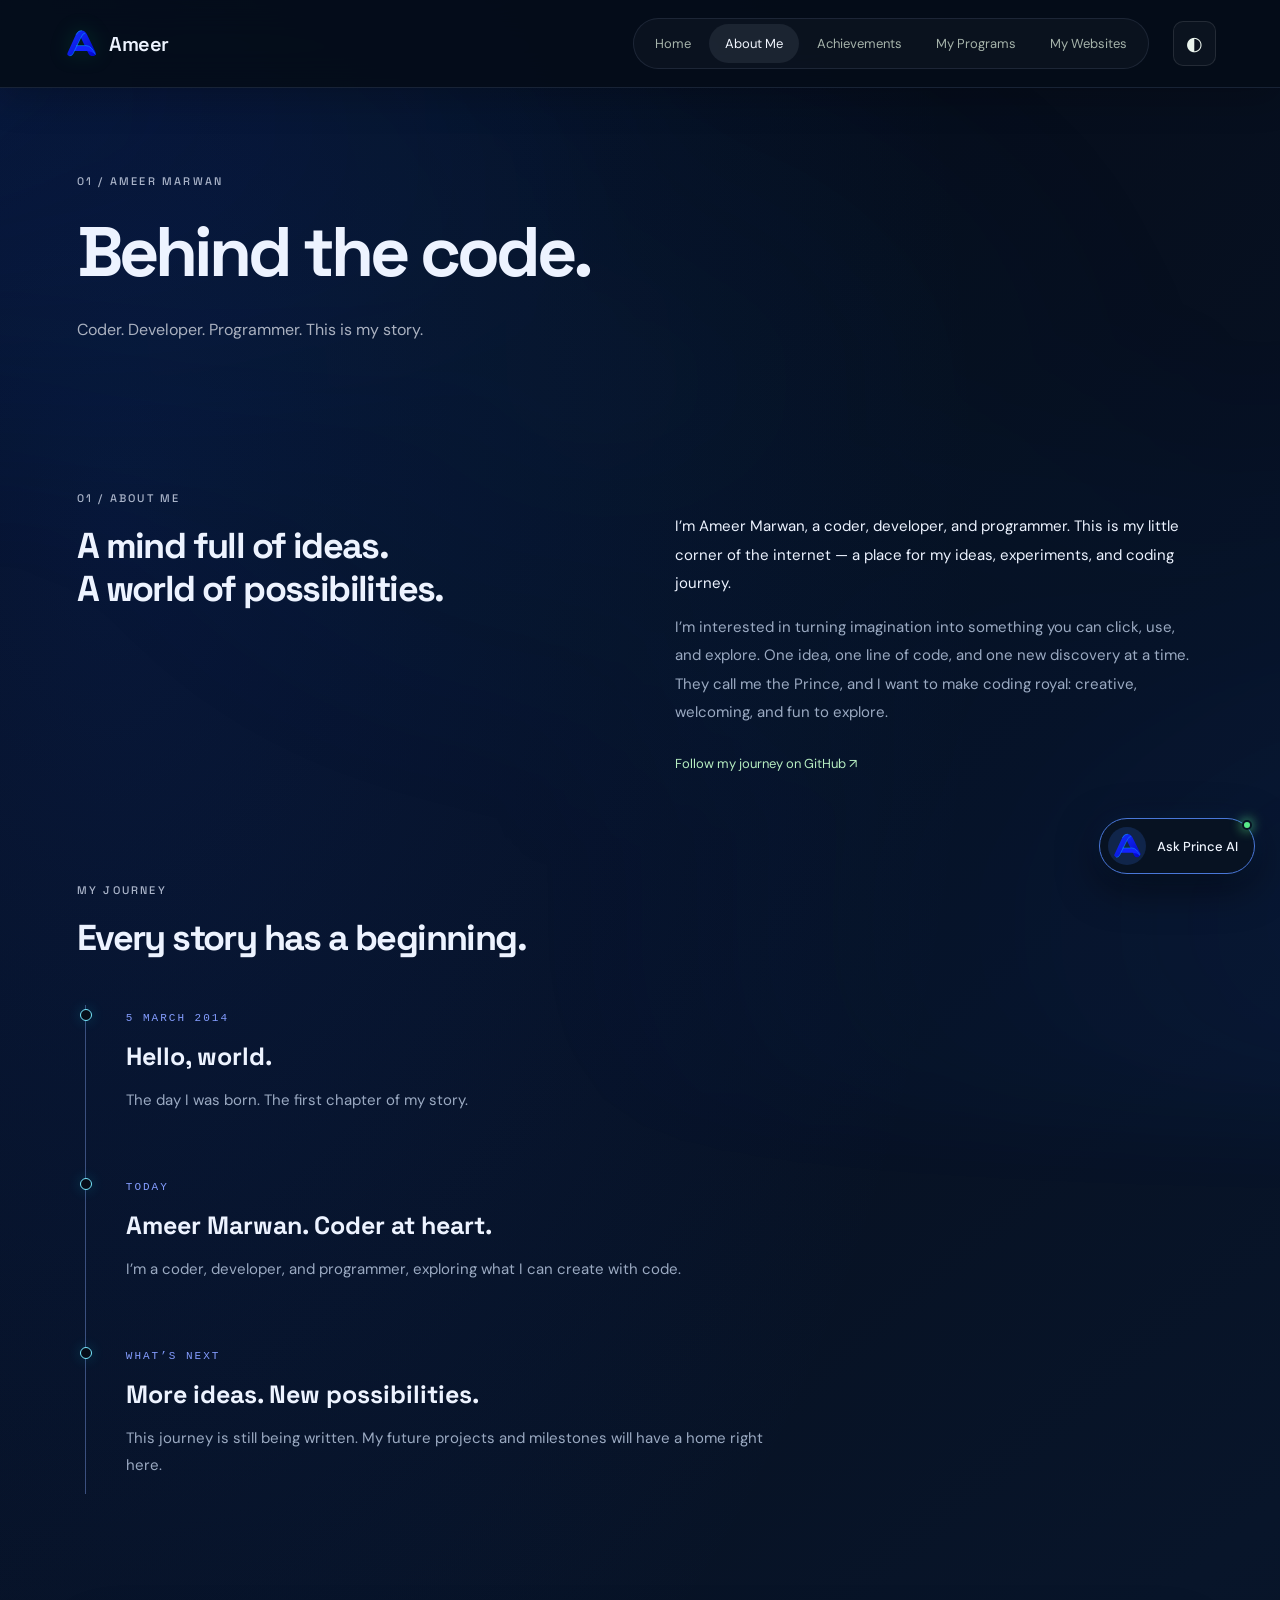
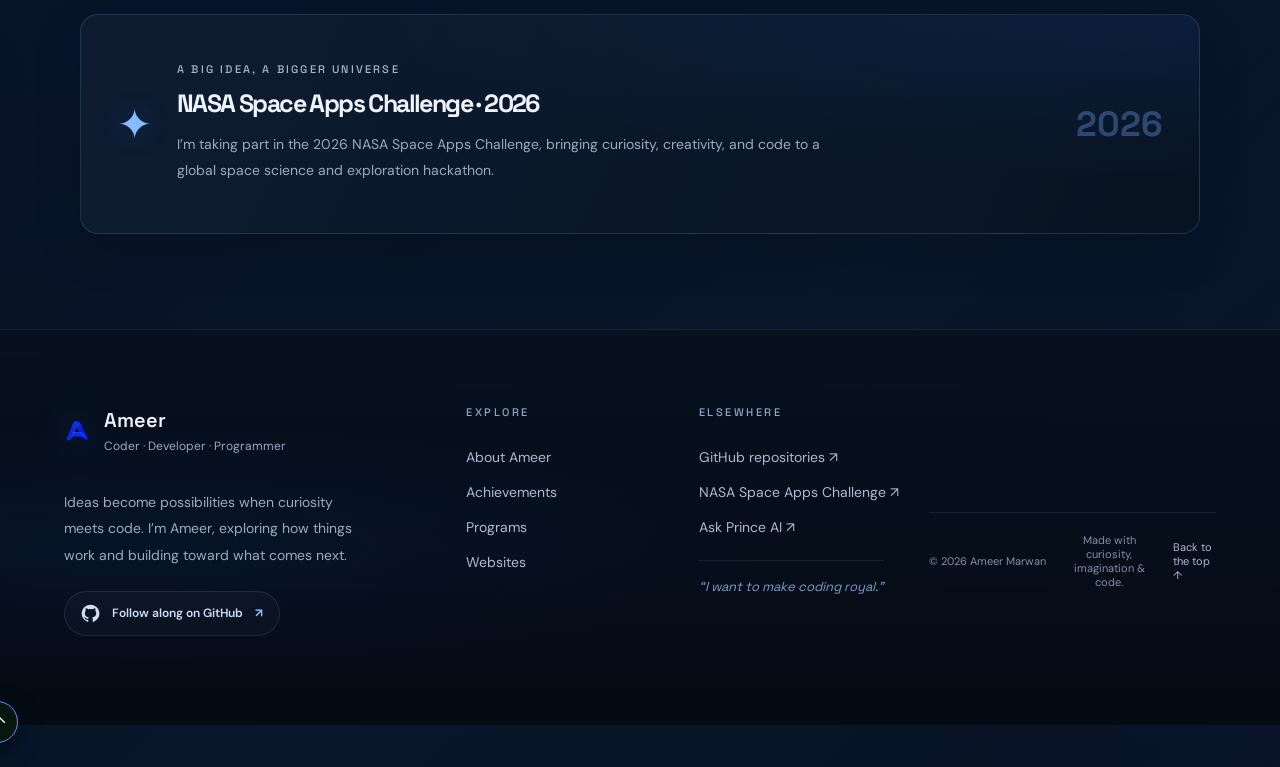
==== commit 07c15d3d: "Refresh Ameer biography and complete portfolio footer" ====
--- a/about.html
+++ b/about.html
@@ -1 +1 @@
-<!DOCTYPE html><html lang="en"><head><meta charset="UTF-8"><meta name="viewport" content="width=device-width,initial-scale=1"><title>Ameer — About Me</title><meta name="description" content="Meet Ameer Marwan, a coder, developer, and programmer. Follow his coding journey on GitHub."><link rel="icon" href="logo.svg"><link rel="stylesheet" href="style.css"></head><body><div class="scroll-progress" aria-hidden="true"></div><a class="skip-link" href="#main">Skip to content</a><div id="loader" class="loader" role="status" aria-label="Loading Ameer’s website"><div class="loader-mark"><div class="loader-ring"></div><img src="logo.svg" alt="Ameer logo"></div><p>LOADING<span aria-hidden="true">...</span></p></div><header><a class="brand" href="index.html" aria-label="Ameer home"><img src="logo.svg" alt="Ameer logo"><span>Ameer</span></a><div class="header-controls"><button class="theme-toggle" aria-label="Switch color theme" title="Switch color theme">◐</button><button class="menu-toggle" aria-expanded="false" aria-controls="main-nav">Menu <span>☰</span></button></div><nav id="main-nav" aria-label="Main navigation"><a href="index.html">Home</a><a href="about.html" aria-current="page">About Me</a><a href="achievements.html">Achievements</a><a href="programs.html">My Programs</a><a href="websites.html">My Websites</a></nav></header><main id="main"><section class="page-intro"><p class="eyebrow">01 / AMEER MARWAN</p><h1>Behind the code.</h1><p class="lead">Coder. Developer. Programmer. This is my story.</p></section><section id="about" class="about"><div><p class="eyebrow">01 / ABOUT ME</p><h2>A mind full of ideas.<br>A world of possibilities.</h2></div><div class="about-copy"><p>I’m Ameer Marwan, a coder, developer, and programmer. This is my little corner of the internet — a place for my ideas, experiments, and coding journey.</p><p class="muted">I’m interested in turning imagination into something you can click, use, and explore. One idea, one line of code, and one new discovery at a time. They call me the Prince, and I want to make coding royal: creative, welcoming, and fun to explore.</p><a class="text-link" href="https://github.com/ameer-marwan" target="_blank" rel="noopener noreferrer">Follow my journey on GitHub ↗</a></div></section><section class="timeline-section"><p class="eyebrow">MY JOURNEY</p><h2>Every story has a beginning.</h2><div class="timeline"><article><span class="timeline-date">5 MARCH 2014</span><h3>Hello, world.</h3><p>The day I was born. The first chapter of my story.</p></article><article><span class="timeline-date">TODAY</span><h3>Ameer Marwan. Coder at heart.</h3><p>I’m a coder, developer, and programmer, exploring what I can create with code.</p></article><article><span class="timeline-date">WHAT’S NEXT</span><h3>More ideas. New possibilities.</h3><p>This journey is still being written. My future projects and milestones will have a home right here.</p></article></div></section><section class="challenge-card"><span class="challenge-icon" aria-hidden="true">✦</span><div><p class="eyebrow">A BIG IDEA, A BIGGER UNIVERSE</p><h2>NASA Space Apps Challenge · 2026</h2><p class="muted">I’m taking part in the 2026 NASA Space Apps Challenge, bringing curiosity, creativity, and code to a global space science and exploration hackathon.</p></div><span class="challenge-year">2026</span></section></main><footer><a class="brand" href="index.html"><img src="logo.svg" alt=""><span>Ameer Marwan</span></a><a class="footer-github" href="https://github.com/ameer-marwan" target="_blank" rel="noopener noreferrer" aria-label="Visit Ameer on GitHub"><svg class="github-svg" viewBox="0 0 24 24" aria-hidden="true" focusable="false"><path fill="currentColor" d="M12 .8a11.2 11.2 0 0 0-3.54 21.83c.56.1.76-.24.76-.54v-2.1c-3.1.68-3.76-1.31-3.76-1.31-.5-1.3-1.24-1.64-1.24-1.64-1.02-.7.08-.69.08-.69 1.12.08 1.71 1.15 1.71 1.15 1 1.7 2.62 1.21 3.26.93.1-.72.39-1.21.71-1.49-2.48-.28-5.09-1.24-5.09-5.52 0-1.22.44-2.22 1.15-3-.12-.28-.5-1.42.11-2.96 0 0 .94-.3 3.08 1.15a10.7 10.7 0 0 1 5.6 0c2.13-1.45 3.07-1.15 3.07-1.15.61 1.54.23 2.68.12 2.96.72.78 1.15 1.78 1.15 3 0 4.3-2.62 5.23-5.11 5.51.4.35.76 1.03.76 2.08v3.08c0 .3.2.65.77.54A11.2 11.2 0 0 0 12 .8Z"/></svg> GitHub <span aria-hidden="true">↗</span></a><span>Made with curiosity & code.</span><a href="index.html">Back to top ↑</a></footer><button class="back-top" aria-label="Back to top">↑</button><a class="prince-mini" href="index.html#prince-ai"><img src="logo.svg" alt=""><span>Ask Prince AI</span><i></i></a><script src="script.js"></script></body></html>+<!DOCTYPE html><html lang="en"><head><meta charset="UTF-8"><meta name="viewport" content="width=device-width,initial-scale=1"><title>Ameer — About Me</title><meta name="description" content="Meet Ameer Marwan, a coder, developer, and programmer. Follow his coding journey on GitHub."><link rel="icon" href="logo.svg"><link rel="stylesheet" href="style.css"></head><body><div class="scroll-progress" aria-hidden="true"></div><a class="skip-link" href="#main">Skip to content</a><div id="loader" class="loader" role="status" aria-label="Loading Ameer’s website"><div class="loader-mark"><div class="loader-ring"></div><img src="logo.svg" alt="Ameer logo"></div><p>LOADING<span aria-hidden="true">...</span></p></div><header><a class="brand" href="index.html" aria-label="Ameer home"><img src="logo.svg" alt="Ameer logo"><span>Ameer</span></a><div class="header-controls"><button class="theme-toggle" aria-label="Switch color theme" title="Switch color theme">◐</button><button class="menu-toggle" aria-expanded="false" aria-controls="main-nav">Menu <span>☰</span></button></div><nav id="main-nav" aria-label="Main navigation"><a href="index.html">Home</a><a href="about.html" aria-current="page">About Me</a><a href="achievements.html">Achievements</a><a href="programs.html">My Programs</a><a href="websites.html">My Websites</a></nav></header><main id="main"><section class="page-intro"><p class="eyebrow">01 / AMEER MARWAN</p><h1>Behind the code.</h1><p class="lead">Coder. Developer. Programmer. This is my story.</p></section><section id="about" class="about"><div><p class="eyebrow">01 / ABOUT ME</p><h2>A mind full of ideas.<br>A world of possibilities.</h2></div><div class="about-copy"><p>I’m Ameer Marwan, a coder, developer, and programmer. This is my little corner of the internet — a place for my ideas, experiments, and coding journey.</p><p class="muted">I’m interested in turning imagination into something you can click, use, and explore. One idea, one line of code, and one new discovery at a time. They call me the Prince, and I want to make coding royal: creative, welcoming, and fun to explore.</p><a class="text-link" href="https://github.com/ameer-marwan" target="_blank" rel="noopener noreferrer">Follow my journey on GitHub ↗</a></div></section><section class="timeline-section"><p class="eyebrow">MY JOURNEY</p><h2>Every story has a beginning.</h2><div class="timeline"><article><span class="timeline-date">5 MARCH 2014</span><h3>Hello, world.</h3><p>The day I was born. The first chapter of my story.</p></article><article><span class="timeline-date">TODAY</span><h3>Ameer Marwan. Coder at heart.</h3><p>I’m a coder, developer, and programmer, exploring what I can create with code.</p></article><article><span class="timeline-date">WHAT’S NEXT</span><h3>More ideas. New possibilities.</h3><p>This journey is still being written. My future projects and milestones will have a home right here.</p></article></div></section><section class="challenge-card"><span class="challenge-icon" aria-hidden="true">✦</span><div><p class="eyebrow">A BIG IDEA, A BIGGER UNIVERSE</p><h2>NASA Space Apps Challenge · 2026</h2><p class="muted">I’m taking part in the 2026 NASA Space Apps Challenge, bringing curiosity, creativity, and code to a global space science and exploration hackathon.</p></div><span class="challenge-year">2026</span></section></main><footer class="site-footer"><div class="footer-main"><div class="footer-bio"><a class="footer-brand" href="index.html"><img src="logo.svg" alt="Ameer’s A logo"><span><strong>Ameer</strong><small>Coder · Developer · Programmer</small></span></a><p>Ideas become possibilities when curiosity meets code. I’m Ameer, exploring how things work and building toward what comes next.</p><a class="footer-github" href="https://github.com/ameer-marwan" target="_blank" rel="noopener noreferrer" aria-label="Visit Ameer on GitHub"><svg class="github-svg" viewBox="0 0 24 24" aria-hidden="true"><path fill="currentColor" d="M12 .8a11.2 11.2 0 0 0-3.54 21.83c.56.1.76-.24.76-.54v-2.1c-3.1.68-3.76-1.31-3.76-1.31-.5-1.3-1.24-1.64-1.24-1.64-1.02-.7.08-.69.08-.69 1.12.08 1.71 1.15 1.71 1.15 1 1.7 2.62 1.21 3.26.93.1-.72.39-1.21.71-1.49-2.48-.28-5.09-1.24-5.09-5.52 0-1.22.44-2.22 1.15-3-.12-.28-.5-1.42.11-2.96 0 0 .94-.3 3.08 1.15a10.7 10.7 0 0 1 5.6 0c2.13-1.45 3.07-1.15 3.07-1.15.61 1.54.23 2.68.12 2.96.72.78 1.15 1.78 1.15 3 0 4.3-2.62 5.23-5.11 5.51.4.35.76 1.03.76 2.08v3.08c0 .3.2.65.77.54A11.2 11.2 0 0 0 12 .8Z"/></svg><span>Follow along on GitHub</span><b>↗</b></a></div><div class="footer-column"><p class="eyebrow">EXPLORE</p><a href="about.html">About Ameer</a><a href="achievements.html">Achievements</a><a href="programs.html">Programs</a><a href="websites.html">Websites</a></div><div class="footer-column"><p class="eyebrow">ELSEWHERE</p><a href="https://github.com/ameer-marwan" target="_blank" rel="noopener noreferrer">GitHub repositories ↗</a><a href="https://www.spaceappschallenge.org/" target="_blank" rel="noopener noreferrer">NASA Space Apps Challenge ↗</a><a href="index.html#prince-ai">Ask Prince AI ↗</a><span class="footer-quote">“I want to make coding royal.”</span></div></div><div class="footer-bottom"><span>© <span class="footer-year">2026</span> Ameer Marwan</span><span>Made with curiosity, imagination & code.</span><a href="index.html">Back to the top ↑</a></div></footer><button class="back-top" aria-label="Back to top">↑</button><a class="prince-mini" href="index.html#prince-ai"><img src="logo.svg" alt=""><span>Ask Prince AI</span><i></i></a><script src="script.js"></script></body></html>
--- a/style.css
+++ b/style.css
@@ -16,3 +16,5 @@
 .sr-only{position:absolute;width:1px;height:1px;padding:0;margin:-1px;overflow:hidden;clip:rect(0,0,0,0);white-space:nowrap;border:0}.prince-launch,.prince-mini{position:fixed;right:28px;bottom:26px;z-index:70;display:flex;align-items:center;gap:11px;padding:8px 16px 8px 8px;border:1px solid #4977d8;border-radius:99px;background:#071222;color:#f0f6ff;box-shadow:0 12px 40px #0008,0 0 25px #2268c522;font:500 13px 'DM Sans',sans-serif;cursor:pointer;transition:transform .25s,box-shadow .25s}.prince-launch:hover,.prince-mini:hover{transform:translateY(-4px);box-shadow:0 16px 45px #0009,0 0 30px #2268c555}.prince-launch img,.prince-mini img,.prince-head img{width:38px;height:38px;object-fit:contain;padding:3px;border-radius:50%;background:#10254a}.prince-launch i,.prince-mini i{position:absolute;right:2px;top:1px;width:10px;height:10px;border-radius:50%;background:#58e989;border:2px solid #071222;box-shadow:0 0 12px #58e989}.prince-mini{z-index:69;right:25px;text-decoration:none}.prince-panel{position:fixed;z-index:75;right:28px;bottom:92px;width:min(390px,calc(100vw - 30px));height:min(560px,calc(100dvh - 125px));display:flex;flex-direction:column;overflow:hidden;border:1px solid #395d9c;border-radius:20px;background:linear-gradient(155deg,#0c1930,#07101e 70%);box-shadow:0 25px 90px #000b,0 0 50px #205cca24;opacity:0;visibility:hidden;transform:translateY(14px) scale(.97);transform-origin:bottom right;transition:opacity .25s,transform .25s,visibility .25s}.prince-panel.open{opacity:1;visibility:visible;transform:translateY(0) scale(1)}.prince-head{display:flex;align-items:center;gap:12px;padding:17px;border-bottom:1px solid #ffffff15;background:#ffffff05}.prince-head>div{display:grid;gap:4px}.prince-head strong{font:600 14px 'Space Grotesk',sans-serif}.prince-head small{font-size:10px;color:#9bacc9}.prince-close{margin-left:auto;border:0;background:transparent;color:#cfddf7;font-size:25px;cursor:pointer}.prince-messages{flex:1;overflow-y:auto;padding:18px;display:flex;flex-direction:column;gap:12px}.prince-message{max-width:92%;margin:0;padding:12px 14px;border-radius:14px;font-size:13px;line-height:1.65;white-space:pre-line}.prince-message.bot{align-self:flex-start;border:1px solid #2c4266;background:#101e34;color:#dce8fa;border-bottom-left-radius:4px}.prince-message.user{align-self:flex-end;background:linear-gradient(120deg,#1745a3,#286ed0);color:white;border-bottom-right-radius:4px}.prince-suggestions{display:flex;gap:7px;padding:0 14px 12px;overflow:auto}.prince-suggestions button{white-space:nowrap;border:1px solid #395680;border-radius:99px;padding:8px 10px;background:#0e1c30;color:#bed2f3;font-size:10px;cursor:pointer}.prince-suggestions button:hover{border-color:#69a0ff;background:#122747}.prince-form{display:flex;gap:8px;padding:12px;border-top:1px solid #ffffff17}.prince-form input{min-width:0;flex:1;border:1px solid #31486f;border-radius:99px;padding:12px 15px;background:#081323;color:#edf5ff;font:13px 'DM Sans',sans-serif;outline:none}.prince-form input:focus{border-color:#70aaff;box-shadow:0 0 0 3px #4789ff22}.prince-form>button{width:42px;height:42px;border:0;border-radius:50%;background:#2868cc;color:white;font-size:20px;cursor:pointer}.light .prince-launch,.light .prince-mini{background:#f9fbff;color:#14213b;border-color:#b7c9e8}.light .prince-panel{background:linear-gradient(155deg,#f7faff,#eaf1fc);border-color:#bfd0ec}.light .prince-head{border-color:#d6e0ef}.light .prince-head strong{color:#162743}.light .prince-head small{color:#5d708e}.light .prince-close{color:#304768}.light .prince-message.bot{background:#fff;border-color:#d3dfef;color:#243650}.light .prince-suggestions button{background:#f8fbff;color:#315274;border-color:#c7d6ea}.light .prince-form{border-color:#d6e0ef}.light .prince-form input{background:#fff;color:#172a47;border-color:#c5d5ea}.light .prince-launch i,.light .prince-mini i{border-color:#fff}@media(max-width:600px){.prince-launch{right:14px;bottom:14px}.prince-mini{right:14px;bottom:14px}.prince-panel{right:12px;bottom:78px;width:calc(100vw - 24px);height:min(540px,calc(100dvh - 100px))}}
 .github-svg{display:block;width:20px;height:20px;flex:0 0 auto;color:currentColor}.github-cta .github-svg{width:25px;height:25px}.footer-github .github-svg{width:19px;height:19px}.footer-github{font-weight:600}.footer-github:hover .github-svg,.github-cta:hover .github-svg{transform:rotate(-8deg) scale(1.1)}.github-svg{transition:transform .2s}.preview-link{display:block;color:inherit;text-decoration:none;cursor:pointer}.preview-link:focus-visible{outline:2px solid #77eaff;outline-offset:5px}.preview-link:hover .preview-button{background:#1b62b7;color:white}.featured-site:hover .preview-window{box-shadow:0 26px 80px #176de344}.prince-launch{animation:assistant-bob 5s ease-in-out infinite}.prince-launch img{animation:assistant-glow 3s ease-in-out infinite alternate}.prince-panel.open{animation:panel-arrive .3s cubic-bezier(.2,.8,.2,1) both}.prince-message{animation:message-in .22s ease-out both}.orbit-node:hover{scale:1.1;background:#17335f}@keyframes assistant-bob{0%,100%{translate:0 0}50%{translate:0 -5px}}@keyframes assistant-glow{to{box-shadow:0 0 18px #428cff77}}@keyframes panel-arrive{from{filter:blur(5px)}to{filter:blur(0)}}@keyframes message-in{from{opacity:0;translate:0 6px}to{opacity:1;translate:0 0}}@media(prefers-reduced-motion:reduce){.prince-launch,.prince-launch img{animation:none}.prince-message{animation:none}}
 .site-search{display:flex;align-items:center;gap:12px;max-width:560px;margin:26px 0 8px;padding:13px 16px;border:1px solid #416bad;border-radius:14px;background:#09172be0;box-shadow:0 12px 36px #0003;transition:border-color .2s,box-shadow .2s}.site-search:focus-within{border-color:#7bbaff;box-shadow:0 0 0 4px #438fff20,0 15px 40px #0003}.site-search>span{font-size:25px;color:#91c5ff}.site-search input{flex:1;min-width:0;border:0;outline:0;background:transparent;color:#eff6ff;font:14px 'DM Sans',sans-serif}.site-search input::placeholder{color:#8c9eb8}.site-search kbd{padding:4px 7px;border:1px solid #365070;border-radius:5px;color:#a8bbd8;font:11px monospace}.search-status{min-height:18px;color:#92a7c6;font-size:11px}.directory-grid>a[hidden]{display:none}.directory-grid>a{transform-origin:center}.directory-grid>a.search-match{animation:match-pop .3s ease-out}@keyframes match-pop{from{scale:.97;opacity:.65}to{scale:1;opacity:1}}.light .site-search{background:#fff;border-color:#c1d4ed}.light .site-search input{color:#172a47}.light .site-search input::placeholder{color:#70819b}.light .site-search kbd{border-color:#d3dfef;color:#526a8b}
+/* Editorial portfolio finish: generous canvas, royal blue light, and a complete footer */
+:root{--bg:#060c18;--text:#edf3ff;--muted:#9baac2;--blue:#6486ff;--cyan:#78e8ff}body{background:radial-gradient(ellipse at 6% 15%,#114cd529,transparent 34%),radial-gradient(ellipse at 94% 78%,#1838a61e,transparent 36%),linear-gradient(140deg,#050a15,#08152a 50%,#050b18);background-size:150% 150%}body:before{background:radial-gradient(ellipse at 7% 20%,#1765ff25,transparent 35%),radial-gradient(ellipse at 92% 85%,#185eff1b,transparent 38%),radial-gradient(ellipse at 48% 45%,#196fae12,transparent 45%)}header{height:88px;padding-inline:5%;display:flex;align-items:center;gap:24px;background:#050d19e8;border-bottom-color:#9dbbff20;box-shadow:0 12px 35px #0003}header .brand{margin-right:auto;font-size:20px}header nav{order:2;display:flex;width:auto;gap:2px;padding:5px;border:1px solid #bed2ff1b;border-radius:999px;background:#ffffff07}header nav a{padding:11px 16px;border-radius:99px;font-size:13px;white-space:nowrap}header nav a[aria-current=page],header nav a:hover{background:#d8e5ff15;color:#f2f7ff}.header-controls{order:3;margin:0}.hero{min-height:610px}.site-footer{position:relative;margin-top:50px;border-top:1px solid #adc4ed20;background:radial-gradient(ellipse at 12% 55%,#0d3d8921,transparent 38%),linear-gradient(180deg,#07111edb,#050b15);padding:70px max(5%,calc((100% - 1320px)/2)) 24px}.footer-main{display:grid;grid-template-columns:minmax(300px,1.25fr) minmax(130px,.65fr) minmax(230px,.9fr);gap:clamp(38px,8vw,130px);padding-bottom:65px}.footer-brand{display:flex;align-items:center;gap:15px;width:max-content;color:var(--text);text-decoration:none}.footer-brand img{width:58px;height:62px;filter:drop-shadow(0 0 18px #366fff58);transition:transform .35s}.footer-brand:hover img{transform:rotate(-7deg) scale(1.07)}.footer-brand strong,.footer-brand small{display:block}.footer-brand strong{font:600 20px 'Space Grotesk',sans-serif}.footer-brand small{font:12px 'DM Sans',sans-serif;color:#9aaac5;margin-top:5px}.footer-bio>p{max-width:390px;color:#9eabc1;font-size:14px;line-height:1.9;margin:27px 0 22px}.footer-github{display:inline-flex;align-items:center;gap:12px;border:1px solid #a6c2ef20;border-radius:99px;padding:12px 16px;color:#cfdef7;background:#ffffff06;font-size:12px;transition:background .2s,border-color .2s,transform .2s}.footer-github:hover{background:#10203b;border-color:#6697ff;transform:translateY(-2px)}.footer-github b{color:#8cbcff}.footer-column{display:flex;flex-direction:column;align-items:flex-start;gap:17px}.footer-column .eyebrow{margin:5px 0 12px;color:#90a4c4;letter-spacing:2.5px}.footer-column>a{color:#aebbd0;font-size:14px;transition:color .2s,transform .2s}.footer-column>a:hover{color:#9bbaff;transform:translateX(3px)}.footer-quote{margin-top:7px;padding-top:17px;border-top:1px solid #a6c2ef1b;color:#7f9aca;font:italic 13px 'Space Grotesk',sans-serif}.footer-bottom{border-top:1px solid #a6c2ef1b;padding-top:20px;display:flex;justify-content:space-between;align-items:center;gap:15px;color:#8392aa;font-size:11px}.footer-bottom a{color:#aebbd0}.footer-bottom a:hover{color:#9bbaff}.footer-bottom>span:first-child{white-space:nowrap}.footer-bottom>span:nth-child(2){text-align:center}.light .site-footer{background:linear-gradient(180deg,#e6eefbe8,#dfe9f7);border-color:#4d67931d}.light .footer-brand,.light .footer-bottom a{color:#16243d}.light .footer-brand small,.light .footer-bio>p,.light .footer-bottom{color:#566984}.light .footer-column>a{color:#415675}.light .footer-quote{color:#315e9e;border-color:#5d76a21c}.light .footer-github{background:#fff;color:#29456c;border-color:#b7c9e5}.light header{background:#081326ed}.light header nav a[aria-current=page]{background:#ffffff20;color:#fff}@media(max-width:900px){header{height:auto;min-height:82px;flex-wrap:wrap;gap:13px;padding-block:13px}header nav{order:4;width:100%;justify-content:center;overflow-x:auto}header nav a{padding:9px 13px}.header-controls{order:3}.footer-main{grid-template-columns:1.2fr .8fr;gap:38px}.footer-column:last-child{grid-column:2}.footer-bio{grid-row:span 2}}@media(max-width:620px){header{padding-inline:5%}header nav{justify-content:flex-start}header nav a{font-size:11px;padding:9px 11px}.footer-main{grid-template-columns:1fr 1fr;gap:35px 22px;padding-bottom:40px}.footer-bio{grid-column:1/-1;grid-row:auto}.footer-column:last-child{grid-column:auto}.footer-brand img{width:49px;height:52px}.footer-brand strong{font-size:18px}.footer-bottom{align-items:flex-start;flex-wrap:wrap}.footer-bottom>span:nth-child(2){order:3;text-align:left;width:100%}.site-footer{margin-top:25px;padding-top:48px}}
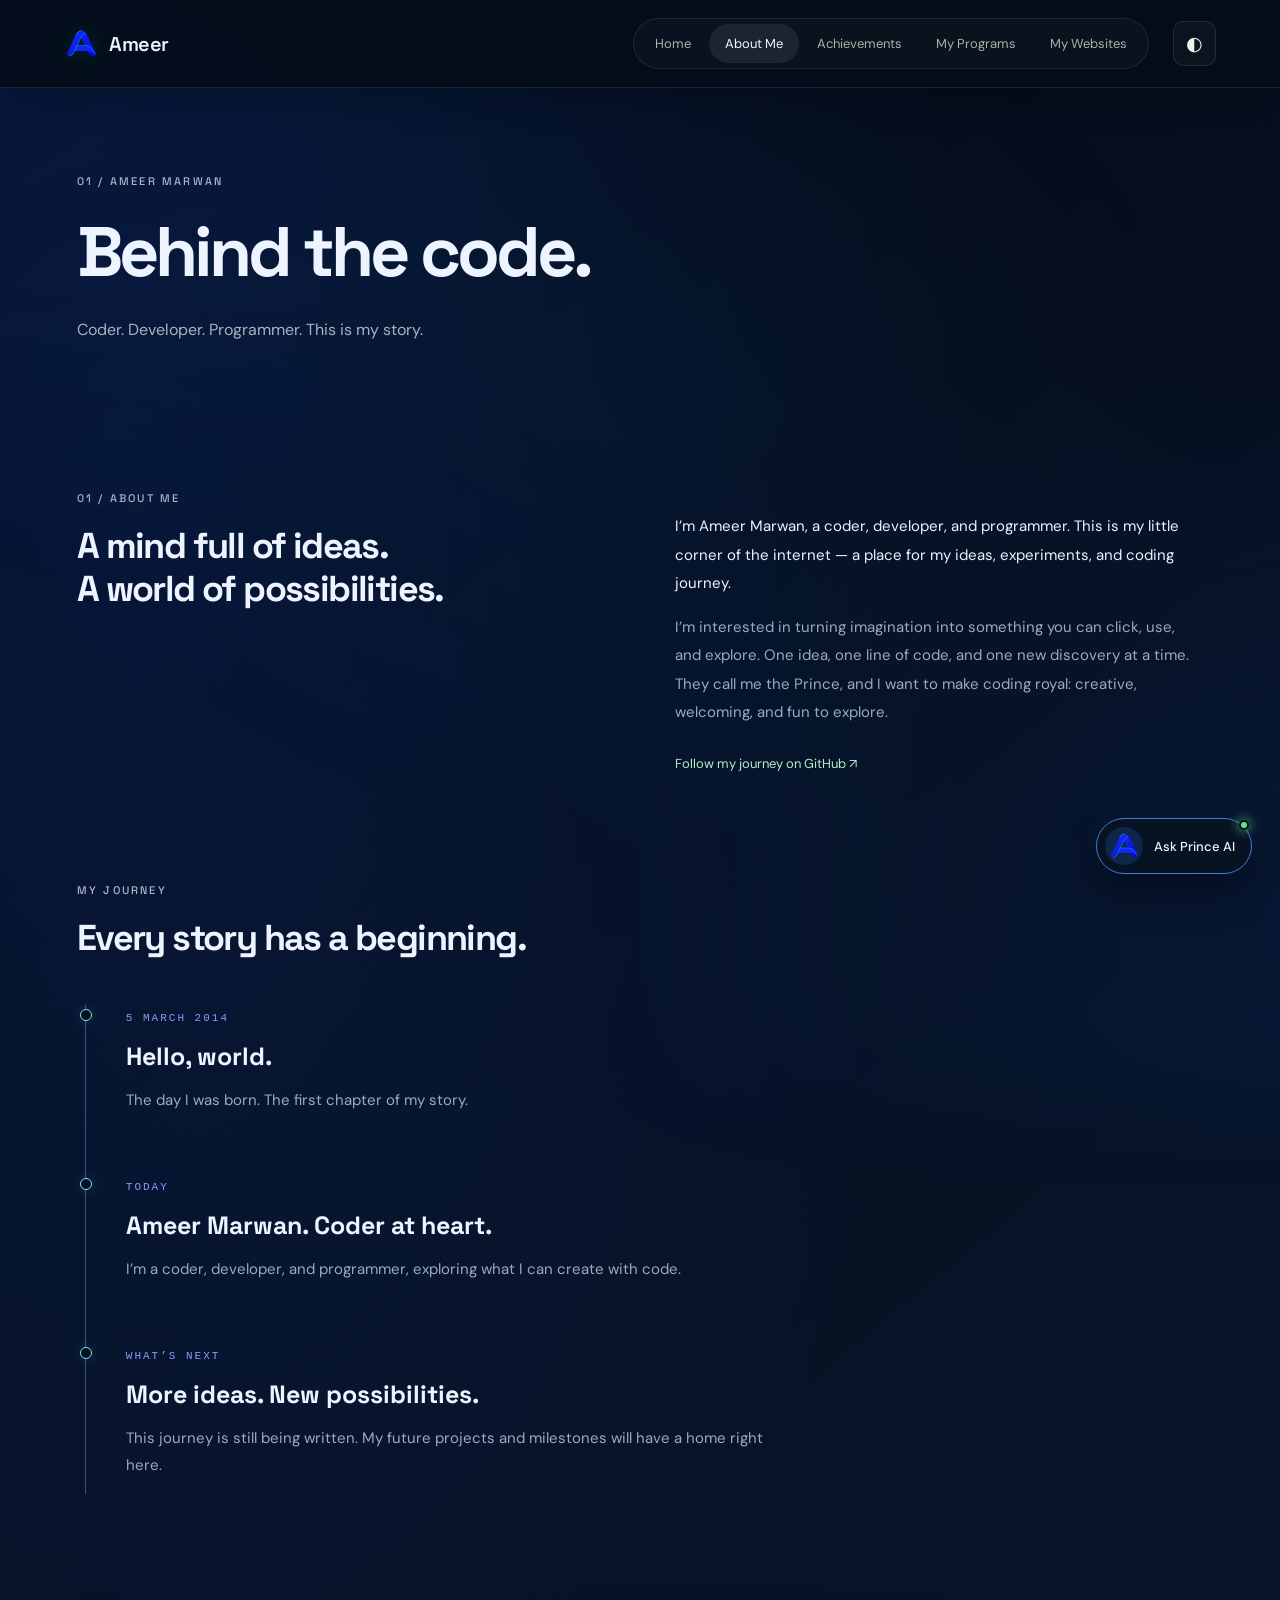
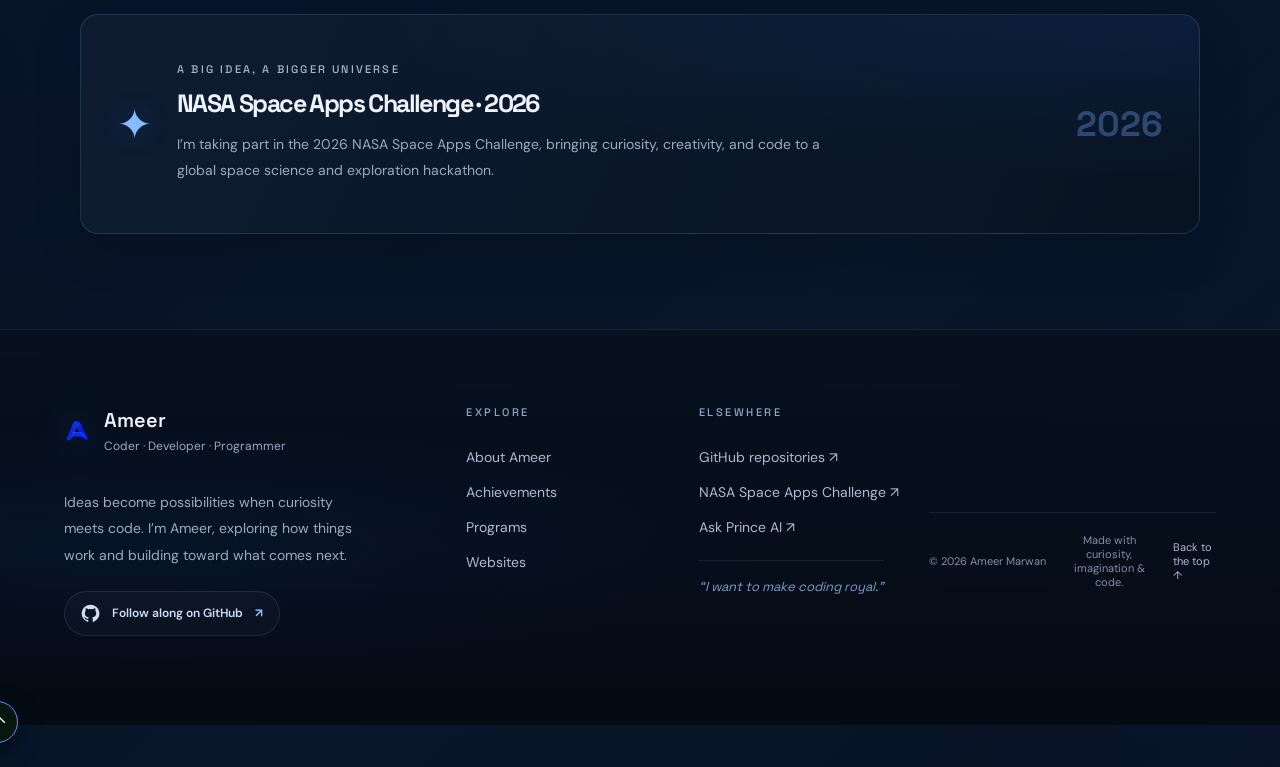
==== commit 45dafaa0: "Add project gallery and site-wide Prince AI" ====
--- a/about.html
+++ b/about.html
@@ -1 +1 @@
-<!DOCTYPE html><html lang="en"><head><meta charset="UTF-8"><meta name="viewport" content="width=device-width,initial-scale=1"><title>Ameer — About Me</title><meta name="description" content="Meet Ameer Marwan, a coder, developer, and programmer. Follow his coding journey on GitHub."><link rel="icon" href="logo.svg"><link rel="stylesheet" href="style.css"></head><body><div class="scroll-progress" aria-hidden="true"></div><a class="skip-link" href="#main">Skip to content</a><div id="loader" class="loader" role="status" aria-label="Loading Ameer’s website"><div class="loader-mark"><div class="loader-ring"></div><img src="logo.svg" alt="Ameer logo"></div><p>LOADING<span aria-hidden="true">...</span></p></div><header><a class="brand" href="index.html" aria-label="Ameer home"><img src="logo.svg" alt="Ameer logo"><span>Ameer</span></a><div class="header-controls"><button class="theme-toggle" aria-label="Switch color theme" title="Switch color theme">◐</button><button class="menu-toggle" aria-expanded="false" aria-controls="main-nav">Menu <span>☰</span></button></div><nav id="main-nav" aria-label="Main navigation"><a href="index.html">Home</a><a href="about.html" aria-current="page">About Me</a><a href="achievements.html">Achievements</a><a href="programs.html">My Programs</a><a href="websites.html">My Websites</a></nav></header><main id="main"><section class="page-intro"><p class="eyebrow">01 / AMEER MARWAN</p><h1>Behind the code.</h1><p class="lead">Coder. Developer. Programmer. This is my story.</p></section><section id="about" class="about"><div><p class="eyebrow">01 / ABOUT ME</p><h2>A mind full of ideas.<br>A world of possibilities.</h2></div><div class="about-copy"><p>I’m Ameer Marwan, a coder, developer, and programmer. This is my little corner of the internet — a place for my ideas, experiments, and coding journey.</p><p class="muted">I’m interested in turning imagination into something you can click, use, and explore. One idea, one line of code, and one new discovery at a time. They call me the Prince, and I want to make coding royal: creative, welcoming, and fun to explore.</p><a class="text-link" href="https://github.com/ameer-marwan" target="_blank" rel="noopener noreferrer">Follow my journey on GitHub ↗</a></div></section><section class="timeline-section"><p class="eyebrow">MY JOURNEY</p><h2>Every story has a beginning.</h2><div class="timeline"><article><span class="timeline-date">5 MARCH 2014</span><h3>Hello, world.</h3><p>The day I was born. The first chapter of my story.</p></article><article><span class="timeline-date">TODAY</span><h3>Ameer Marwan. Coder at heart.</h3><p>I’m a coder, developer, and programmer, exploring what I can create with code.</p></article><article><span class="timeline-date">WHAT’S NEXT</span><h3>More ideas. New possibilities.</h3><p>This journey is still being written. My future projects and milestones will have a home right here.</p></article></div></section><section class="challenge-card"><span class="challenge-icon" aria-hidden="true">✦</span><div><p class="eyebrow">A BIG IDEA, A BIGGER UNIVERSE</p><h2>NASA Space Apps Challenge · 2026</h2><p class="muted">I’m taking part in the 2026 NASA Space Apps Challenge, bringing curiosity, creativity, and code to a global space science and exploration hackathon.</p></div><span class="challenge-year">2026</span></section></main><footer class="site-footer"><div class="footer-main"><div class="footer-bio"><a class="footer-brand" href="index.html"><img src="logo.svg" alt="Ameer’s A logo"><span><strong>Ameer</strong><small>Coder · Developer · Programmer</small></span></a><p>Ideas become possibilities when curiosity meets code. I’m Ameer, exploring how things work and building toward what comes next.</p><a class="footer-github" href="https://github.com/ameer-marwan" target="_blank" rel="noopener noreferrer" aria-label="Visit Ameer on GitHub"><svg class="github-svg" viewBox="0 0 24 24" aria-hidden="true"><path fill="currentColor" d="M12 .8a11.2 11.2 0 0 0-3.54 21.83c.56.1.76-.24.76-.54v-2.1c-3.1.68-3.76-1.31-3.76-1.31-.5-1.3-1.24-1.64-1.24-1.64-1.02-.7.08-.69.08-.69 1.12.08 1.71 1.15 1.71 1.15 1 1.7 2.62 1.21 3.26.93.1-.72.39-1.21.71-1.49-2.48-.28-5.09-1.24-5.09-5.52 0-1.22.44-2.22 1.15-3-.12-.28-.5-1.42.11-2.96 0 0 .94-.3 3.08 1.15a10.7 10.7 0 0 1 5.6 0c2.13-1.45 3.07-1.15 3.07-1.15.61 1.54.23 2.68.12 2.96.72.78 1.15 1.78 1.15 3 0 4.3-2.62 5.23-5.11 5.51.4.35.76 1.03.76 2.08v3.08c0 .3.2.65.77.54A11.2 11.2 0 0 0 12 .8Z"/></svg><span>Follow along on GitHub</span><b>↗</b></a></div><div class="footer-column"><p class="eyebrow">EXPLORE</p><a href="about.html">About Ameer</a><a href="achievements.html">Achievements</a><a href="programs.html">Programs</a><a href="websites.html">Websites</a></div><div class="footer-column"><p class="eyebrow">ELSEWHERE</p><a href="https://github.com/ameer-marwan" target="_blank" rel="noopener noreferrer">GitHub repositories ↗</a><a href="https://www.spaceappschallenge.org/" target="_blank" rel="noopener noreferrer">NASA Space Apps Challenge ↗</a><a href="index.html#prince-ai">Ask Prince AI ↗</a><span class="footer-quote">“I want to make coding royal.”</span></div></div><div class="footer-bottom"><span>© <span class="footer-year">2026</span> Ameer Marwan</span><span>Made with curiosity, imagination & code.</span><a href="index.html">Back to the top ↑</a></div></footer><button class="back-top" aria-label="Back to top">↑</button><a class="prince-mini" href="index.html#prince-ai"><img src="logo.svg" alt=""><span>Ask Prince AI</span><i></i></a><script src="script.js"></script></body></html>+<!DOCTYPE html><html lang="en"><head><meta charset="UTF-8"><meta name="viewport" content="width=device-width,initial-scale=1"><title>Ameer — About Me</title><meta name="description" content="Meet Ameer Marwan, a coder, developer, and programmer. Follow his coding journey on GitHub."><link rel="icon" href="logo.svg"><link rel="stylesheet" href="style.css"></head><body><div class="scroll-progress" aria-hidden="true"></div><a class="skip-link" href="#main">Skip to content</a><div id="loader" class="loader" role="status" aria-label="Loading Ameer’s website"><div class="loader-mark"><div class="loader-ring"></div><img src="logo.svg" alt="Ameer logo"></div><p>LOADING<span aria-hidden="true">...</span></p></div><header><a class="brand" href="index.html" aria-label="Ameer home"><img src="logo.svg" alt="Ameer logo"><span>Ameer</span></a><div class="header-controls"><button class="theme-toggle" aria-label="Switch color theme" title="Switch color theme">◐</button><button class="menu-toggle" aria-expanded="false" aria-controls="main-nav">Menu <span>☰</span></button></div><nav id="main-nav" aria-label="Main navigation"><a href="index.html">Home</a><a href="about.html" aria-current="page">About Me</a><a href="achievements.html">Achievements</a><a href="programs.html">My Programs</a><a href="websites.html">My Websites</a></nav></header><main id="main"><section class="page-intro"><p class="eyebrow">01 / AMEER MARWAN</p><h1>Behind the code.</h1><p class="lead">Coder. Developer. Programmer. This is my story.</p></section><section id="about" class="about"><div><p class="eyebrow">01 / ABOUT ME</p><h2>A mind full of ideas.<br>A world of possibilities.</h2></div><div class="about-copy"><p>I’m Ameer Marwan, a coder, developer, and programmer. This is my little corner of the internet — a place for my ideas, experiments, and coding journey.</p><p class="muted">I’m interested in turning imagination into something you can click, use, and explore. One idea, one line of code, and one new discovery at a time. They call me the Prince, and I want to make coding royal: creative, welcoming, and fun to explore.</p><a class="text-link" href="https://github.com/ameer-marwan" target="_blank" rel="noopener noreferrer">Follow my journey on GitHub ↗</a></div></section><section class="timeline-section"><p class="eyebrow">MY JOURNEY</p><h2>Every story has a beginning.</h2><div class="timeline"><article><span class="timeline-date">5 MARCH 2014</span><h3>Hello, world.</h3><p>The day I was born. The first chapter of my story.</p></article><article><span class="timeline-date">TODAY</span><h3>Ameer Marwan. Coder at heart.</h3><p>I’m a coder, developer, and programmer, exploring what I can create with code.</p></article><article><span class="timeline-date">WHAT’S NEXT</span><h3>More ideas. New possibilities.</h3><p>This journey is still being written. My future projects and milestones will have a home right here.</p></article></div></section><section class="challenge-card"><span class="challenge-icon" aria-hidden="true">✦</span><div><p class="eyebrow">A BIG IDEA, A BIGGER UNIVERSE</p><h2>NASA Space Apps Challenge · 2026</h2><p class="muted">I’m taking part in the 2026 NASA Space Apps Challenge, bringing curiosity, creativity, and code to a global space science and exploration hackathon.</p></div><span class="challenge-year">2026</span></section></main><footer class="site-footer"><div class="footer-main"><div class="footer-bio"><a class="footer-brand" href="index.html"><img src="logo.svg" alt="Ameer’s A logo"><span><strong>Ameer</strong><small>Coder · Developer · Programmer</small></span></a><p>Ideas become possibilities when curiosity meets code. I’m Ameer, exploring how things work and building toward what comes next.</p><a class="footer-github" href="https://github.com/ameer-marwan" target="_blank" rel="noopener noreferrer" aria-label="Visit Ameer on GitHub"><svg class="github-svg" viewBox="0 0 24 24" aria-hidden="true"><path fill="currentColor" d="M12 .8a11.2 11.2 0 0 0-3.54 21.83c.56.1.76-.24.76-.54v-2.1c-3.1.68-3.76-1.31-3.76-1.31-.5-1.3-1.24-1.64-1.24-1.64-1.02-.7.08-.69.08-.69 1.12.08 1.71 1.15 1.71 1.15 1 1.7 2.62 1.21 3.26.93.1-.72.39-1.21.71-1.49-2.48-.28-5.09-1.24-5.09-5.52 0-1.22.44-2.22 1.15-3-.12-.28-.5-1.42.11-2.96 0 0 .94-.3 3.08 1.15a10.7 10.7 0 0 1 5.6 0c2.13-1.45 3.07-1.15 3.07-1.15.61 1.54.23 2.68.12 2.96.72.78 1.15 1.78 1.15 3 0 4.3-2.62 5.23-5.11 5.51.4.35.76 1.03.76 2.08v3.08c0 .3.2.65.77.54A11.2 11.2 0 0 0 12 .8Z"/></svg><span>Follow along on GitHub</span><b>↗</b></a></div><div class="footer-column"><p class="eyebrow">EXPLORE</p><a href="about.html">About Ameer</a><a href="achievements.html">Achievements</a><a href="programs.html">Programs</a><a href="websites.html">Websites</a></div><div class="footer-column"><p class="eyebrow">ELSEWHERE</p><a href="https://github.com/ameer-marwan" target="_blank" rel="noopener noreferrer">GitHub repositories ↗</a><a href="https://www.spaceappschallenge.org/" target="_blank" rel="noopener noreferrer">NASA Space Apps Challenge ↗</a><a href="index.html#prince-ai">Ask Prince AI ↗</a><span class="footer-quote">“I want to make coding royal.”</span></div></div><div class="footer-bottom"><span>© <span class="footer-year">2026</span> Ameer Marwan</span><span>Made with curiosity, imagination & code.</span><a href="index.html">Back to the top ↑</a></div></footer><button class="back-top" aria-label="Back to top">↑</button><button id="prince-ai" class="prince-launch" aria-label="Ask Prince AI about this website"><img src="logo.svg" alt=""><span>Ask Prince AI</span><i></i></button><section class="prince-panel" aria-label="Prince AI assistant" aria-hidden="true"><div class="prince-head"><img src="logo.svg" alt=""><div><strong>Prince AI</strong><small>Ameer’s website guide</small></div><button class="prince-close" aria-label="Close Prince AI">×</button></div><div class="prince-messages" aria-live="polite"><p class="prince-message bot">Hi! I’m Prince AI. Ask me about Ameer, his projects, or this website.</p></div><div class="prince-suggestions"><button>Who is Ameer?</button><button>What is Prince coding?</button><button>Show me the projects</button></div><form class="prince-form"><label class="sr-only" for="prince-question">Ask Prince AI a question</label><input id="prince-question" autocomplete="off" placeholder="Ask about this website…"><button aria-label="Send question">↑</button></form></section><script src="script.js"></script></body></html>
--- a/style.css
+++ b/style.css
@@ -18,3 +18,5 @@
 .site-search{display:flex;align-items:center;gap:12px;max-width:560px;margin:26px 0 8px;padding:13px 16px;border:1px solid #416bad;border-radius:14px;background:#09172be0;box-shadow:0 12px 36px #0003;transition:border-color .2s,box-shadow .2s}.site-search:focus-within{border-color:#7bbaff;box-shadow:0 0 0 4px #438fff20,0 15px 40px #0003}.site-search>span{font-size:25px;color:#91c5ff}.site-search input{flex:1;min-width:0;border:0;outline:0;background:transparent;color:#eff6ff;font:14px 'DM Sans',sans-serif}.site-search input::placeholder{color:#8c9eb8}.site-search kbd{padding:4px 7px;border:1px solid #365070;border-radius:5px;color:#a8bbd8;font:11px monospace}.search-status{min-height:18px;color:#92a7c6;font-size:11px}.directory-grid>a[hidden]{display:none}.directory-grid>a{transform-origin:center}.directory-grid>a.search-match{animation:match-pop .3s ease-out}@keyframes match-pop{from{scale:.97;opacity:.65}to{scale:1;opacity:1}}.light .site-search{background:#fff;border-color:#c1d4ed}.light .site-search input{color:#172a47}.light .site-search input::placeholder{color:#70819b}.light .site-search kbd{border-color:#d3dfef;color:#526a8b}
 /* Editorial portfolio finish: generous canvas, royal blue light, and a complete footer */
 :root{--bg:#060c18;--text:#edf3ff;--muted:#9baac2;--blue:#6486ff;--cyan:#78e8ff}body{background:radial-gradient(ellipse at 6% 15%,#114cd529,transparent 34%),radial-gradient(ellipse at 94% 78%,#1838a61e,transparent 36%),linear-gradient(140deg,#050a15,#08152a 50%,#050b18);background-size:150% 150%}body:before{background:radial-gradient(ellipse at 7% 20%,#1765ff25,transparent 35%),radial-gradient(ellipse at 92% 85%,#185eff1b,transparent 38%),radial-gradient(ellipse at 48% 45%,#196fae12,transparent 45%)}header{height:88px;padding-inline:5%;display:flex;align-items:center;gap:24px;background:#050d19e8;border-bottom-color:#9dbbff20;box-shadow:0 12px 35px #0003}header .brand{margin-right:auto;font-size:20px}header nav{order:2;display:flex;width:auto;gap:2px;padding:5px;border:1px solid #bed2ff1b;border-radius:999px;background:#ffffff07}header nav a{padding:11px 16px;border-radius:99px;font-size:13px;white-space:nowrap}header nav a[aria-current=page],header nav a:hover{background:#d8e5ff15;color:#f2f7ff}.header-controls{order:3;margin:0}.hero{min-height:610px}.site-footer{position:relative;margin-top:50px;border-top:1px solid #adc4ed20;background:radial-gradient(ellipse at 12% 55%,#0d3d8921,transparent 38%),linear-gradient(180deg,#07111edb,#050b15);padding:70px max(5%,calc((100% - 1320px)/2)) 24px}.footer-main{display:grid;grid-template-columns:minmax(300px,1.25fr) minmax(130px,.65fr) minmax(230px,.9fr);gap:clamp(38px,8vw,130px);padding-bottom:65px}.footer-brand{display:flex;align-items:center;gap:15px;width:max-content;color:var(--text);text-decoration:none}.footer-brand img{width:58px;height:62px;filter:drop-shadow(0 0 18px #366fff58);transition:transform .35s}.footer-brand:hover img{transform:rotate(-7deg) scale(1.07)}.footer-brand strong,.footer-brand small{display:block}.footer-brand strong{font:600 20px 'Space Grotesk',sans-serif}.footer-brand small{font:12px 'DM Sans',sans-serif;color:#9aaac5;margin-top:5px}.footer-bio>p{max-width:390px;color:#9eabc1;font-size:14px;line-height:1.9;margin:27px 0 22px}.footer-github{display:inline-flex;align-items:center;gap:12px;border:1px solid #a6c2ef20;border-radius:99px;padding:12px 16px;color:#cfdef7;background:#ffffff06;font-size:12px;transition:background .2s,border-color .2s,transform .2s}.footer-github:hover{background:#10203b;border-color:#6697ff;transform:translateY(-2px)}.footer-github b{color:#8cbcff}.footer-column{display:flex;flex-direction:column;align-items:flex-start;gap:17px}.footer-column .eyebrow{margin:5px 0 12px;color:#90a4c4;letter-spacing:2.5px}.footer-column>a{color:#aebbd0;font-size:14px;transition:color .2s,transform .2s}.footer-column>a:hover{color:#9bbaff;transform:translateX(3px)}.footer-quote{margin-top:7px;padding-top:17px;border-top:1px solid #a6c2ef1b;color:#7f9aca;font:italic 13px 'Space Grotesk',sans-serif}.footer-bottom{border-top:1px solid #a6c2ef1b;padding-top:20px;display:flex;justify-content:space-between;align-items:center;gap:15px;color:#8392aa;font-size:11px}.footer-bottom a{color:#aebbd0}.footer-bottom a:hover{color:#9bbaff}.footer-bottom>span:first-child{white-space:nowrap}.footer-bottom>span:nth-child(2){text-align:center}.light .site-footer{background:linear-gradient(180deg,#e6eefbe8,#dfe9f7);border-color:#4d67931d}.light .footer-brand,.light .footer-bottom a{color:#16243d}.light .footer-brand small,.light .footer-bio>p,.light .footer-bottom{color:#566984}.light .footer-column>a{color:#415675}.light .footer-quote{color:#315e9e;border-color:#5d76a21c}.light .footer-github{background:#fff;color:#29456c;border-color:#b7c9e5}.light header{background:#081326ed}.light header nav a[aria-current=page]{background:#ffffff20;color:#fff}@media(max-width:900px){header{height:auto;min-height:82px;flex-wrap:wrap;gap:13px;padding-block:13px}header nav{order:4;width:100%;justify-content:center;overflow-x:auto}header nav a{padding:9px 13px}.header-controls{order:3}.footer-main{grid-template-columns:1.2fr .8fr;gap:38px}.footer-column:last-child{grid-column:2}.footer-bio{grid-row:span 2}}@media(max-width:620px){header{padding-inline:5%}header nav{justify-content:flex-start}header nav a{font-size:11px;padding:9px 11px}.footer-main{grid-template-columns:1fr 1fr;gap:35px 22px;padding-bottom:40px}.footer-bio{grid-column:1/-1;grid-row:auto}.footer-column:last-child{grid-column:auto}.footer-brand img{width:49px;height:52px}.footer-brand strong{font-size:18px}.footer-bottom{align-items:flex-start;flex-wrap:wrap}.footer-bottom>span:nth-child(2){order:3;text-align:left;width:100%}.site-footer{margin-top:25px;padding-top:48px}}
+.repo-showcase{padding:54px 0 25px;border-top:1px solid #9cbcff20}.repo-showcase .showcase-heading{align-items:center}.repo-profile-link{display:inline-flex;align-items:center;gap:10px;padding:11px 15px;border:1px solid #9cbcff28;border-radius:99px;color:#d5e3ff;background:#ffffff07;font-size:12px;transition:transform .2s,border-color .2s}.repo-profile-link:hover{transform:translateY(-2px);border-color:#80b2ff}.repo-status{display:flex;align-items:center;gap:10px;min-height:28px;margin:15px 0 22px;color:#9fb0ca;font-size:12px}.repo-grid{display:grid;grid-template-columns:repeat(2,minmax(0,1fr));gap:15px}.repo-card{position:relative;display:flex;flex-direction:column;min-height:205px;padding:22px;border:1px solid #a4c0e91d;border-radius:15px;background:linear-gradient(145deg,#0c1930e8,#08111eea);box-shadow:0 12px 35px #0002;transition:transform .25s,border-color .25s,box-shadow .25s;animation:repo-rise .4s both}.repo-card:hover{transform:translateY(-5px);border-color:#78aaff68;box-shadow:0 18px 42px #1549a626}.repo-card-head{display:flex;justify-content:space-between;align-items:center;gap:12px}.repo-card h3{margin:0;font:600 18px 'Space Grotesk',sans-serif;color:#e6efff;overflow-wrap:anywhere}.repo-card h3 a{color:inherit}.repo-card h3 a:hover{color:#91bdff}.repo-visibility{font:9px monospace;color:#9baccc;border:1px solid #9fb5d729;border-radius:99px;padding:5px 8px;white-space:nowrap}.repo-card>p{color:#9babc3;font-size:12px;line-height:1.7;margin:16px 0;flex:1}.repo-card-footer{display:flex;align-items:center;gap:12px;flex-wrap:wrap;padding-top:12px;border-top:1px solid #a3c2ef15}.repo-language{display:flex;align-items:center;gap:7px;color:#aebcd2;font-size:10px}.repo-language i{width:8px;height:8px;border-radius:50%;background:#84aaff;box-shadow:0 0 10px #84aaff55}.repo-date{color:#8595af;font-size:10px;margin-left:auto}.repo-card-footer a{font-size:10px;color:#a9c9ff}.repo-card-footer a:hover{color:#e5f2ff}.repo-spinner{width:14px;height:14px;border:2px solid #617ba0;border-top-color:#89c1ff;border-radius:50%;animation:repo-spin .8s linear infinite}.repo-error{padding:18px;border:1px solid #be9d722a;border-radius:12px;color:#c6b69c;background:#201a122e;font-size:13px;line-height:1.7}.repo-error a{color:#b7d2ff}.repo-empty{padding:22px;border:1px dashed #7f9abb44;border-radius:12px;color:#a3b2c9;font-size:13px}.light .repo-card{background:linear-gradient(145deg,#fff,#edf3fc);border-color:#cbd9ed;box-shadow:0 12px 35px #38558412}.light .repo-card h3{color:#152743}.light .repo-card>p,.light .repo-language,.light .repo-status{color:#596e8d}.light .repo-visibility{color:#587092;border-color:#ccd8e9}.light .repo-card-footer{border-color:#d9e3ef}.light .repo-date{color:#71819a}.light .repo-card-footer a,.light .repo-profile-link{color:#23599b}.light .repo-profile-link{border-color:#c9d8ec;background:#fff}@keyframes repo-spin{to{transform:rotate(360deg)}}@keyframes repo-rise{from{opacity:0;translate:0 10px}to{opacity:1;translate:0 0}}@media(max-width:620px){.repo-grid{grid-template-columns:1fr}.repo-showcase{padding-top:40px}.repo-showcase .showcase-heading{align-items:flex-start;gap:15px;flex-direction:column}.repo-card{min-height:185px;padding:19px}}
+.home-projects{padding:20px 0 75px}.home-projects .showcase-heading{align-items:center}.home-project-grid{display:grid;grid-template-columns:repeat(3,minmax(0,1fr));gap:16px}.home-project-card{overflow:hidden;border:1px solid #a4c0e91d;border-radius:15px;background:linear-gradient(145deg,#0c1930e8,#08111eea);transition:transform .25s,border-color .25s,box-shadow .25s}.home-project-card:hover{transform:translateY(-5px);border-color:#78aaff68;box-shadow:0 18px 42px #1549a626}.project-cover{position:relative;display:flex;align-items:center;justify-content:center;min-height:150px;overflow:hidden;background:radial-gradient(circle at 68% 35%,#518aff5a,transparent 27%),radial-gradient(circle at 30% 70%,#13c3ff30,transparent 30%),linear-gradient(140deg,#101e3b,#0a1222)}.project-cover:before{content:"";position:absolute;inset:0;background-image:linear-gradient(#b4d1ff0b 1px,transparent 1px),linear-gradient(90deg,#b4d1ff0b 1px,transparent 1px);background-size:22px 22px;mask-image:linear-gradient(120deg,#000,transparent 90%)}.project-monogram{position:relative;display:grid;place-items:center;width:73px;height:73px;border:1px solid #8bc9ff85;border-radius:22px;background:linear-gradient(145deg,#2869ca,#172b5a);box-shadow:0 12px 35px #0006,0 0 36px #458dff55;transform:rotate(-7deg);font:700 35px 'Space Grotesk',sans-serif;color:#e2f6ff;text-shadow:0 0 22px #83d7ff}.project-lang{position:absolute;right:12px;bottom:11px;padding:5px 8px;border:1px solid #b7d6ff32;border-radius:99px;background:#081426bf;color:#c5dcfb;font:9px monospace}.project-card-content{padding:18px}.project-card-content h3{font-size:17px;margin:0 0 8px}.project-card-content h3 a{color:#e6efff}.project-card-content h3 a:hover{color:#91bdff}.project-card-content p{min-height:42px;margin:0;color:#9babc3;font-size:11px;line-height:1.7}.project-meta{display:flex;align-items:center;gap:12px;margin-top:14px;padding-top:11px;border-top:1px solid #a3c2ef15;color:#91a5c5;font-size:10px}.project-meta a{color:#afd0ff;margin-left:auto}.project-meta a:hover{color:#fff}.project-loading{grid-column:1/-1}.light .home-project-card{background:linear-gradient(145deg,#fff,#edf3fc);border-color:#cbd9ed}.light .project-card-content h3 a{color:#152743}.light .project-card-content p{color:#596e8d}.light .project-meta{border-color:#d9e3ef;color:#607493}.light .project-meta a{color:#23599b}@media(max-width:760px){.home-project-grid{grid-template-columns:repeat(2,minmax(0,1fr))}}@media(max-width:520px){.home-project-grid{grid-template-columns:1fr}.project-cover{min-height:125px}.home-projects{padding-bottom:48px}}
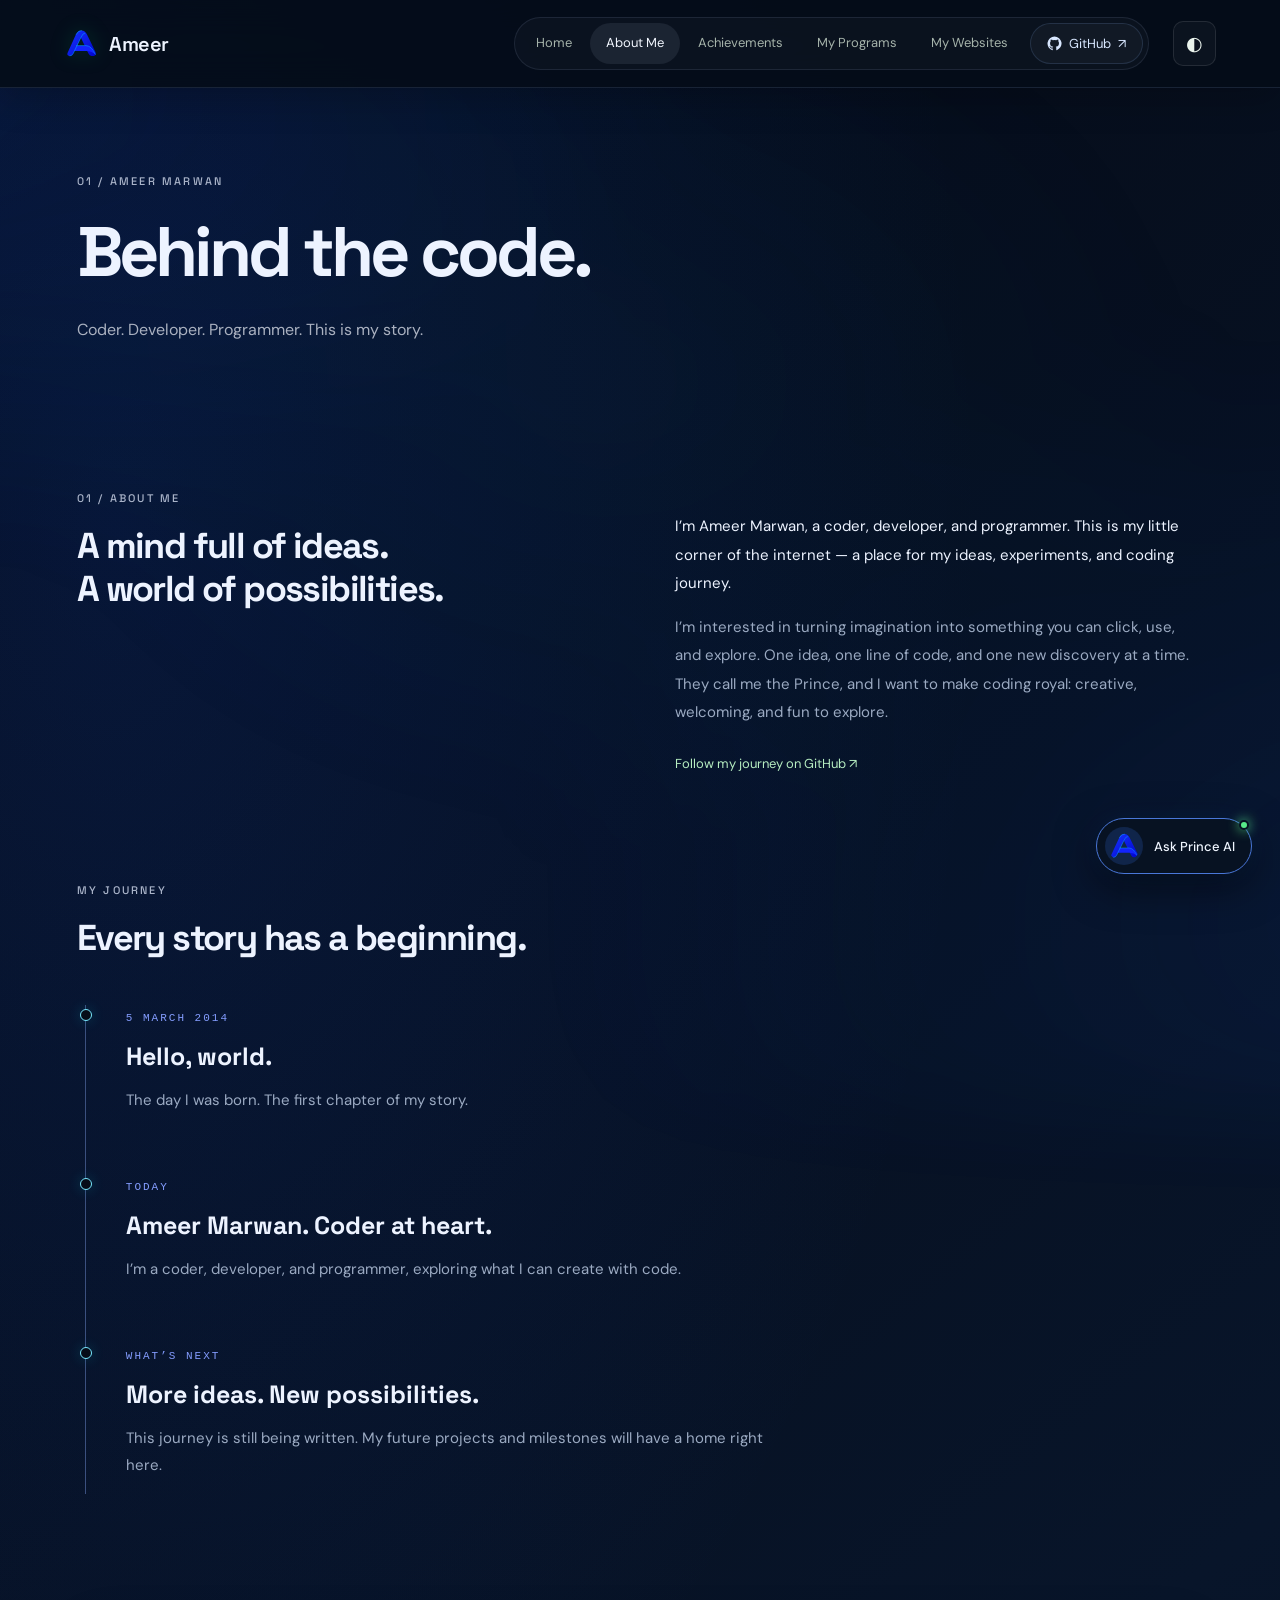
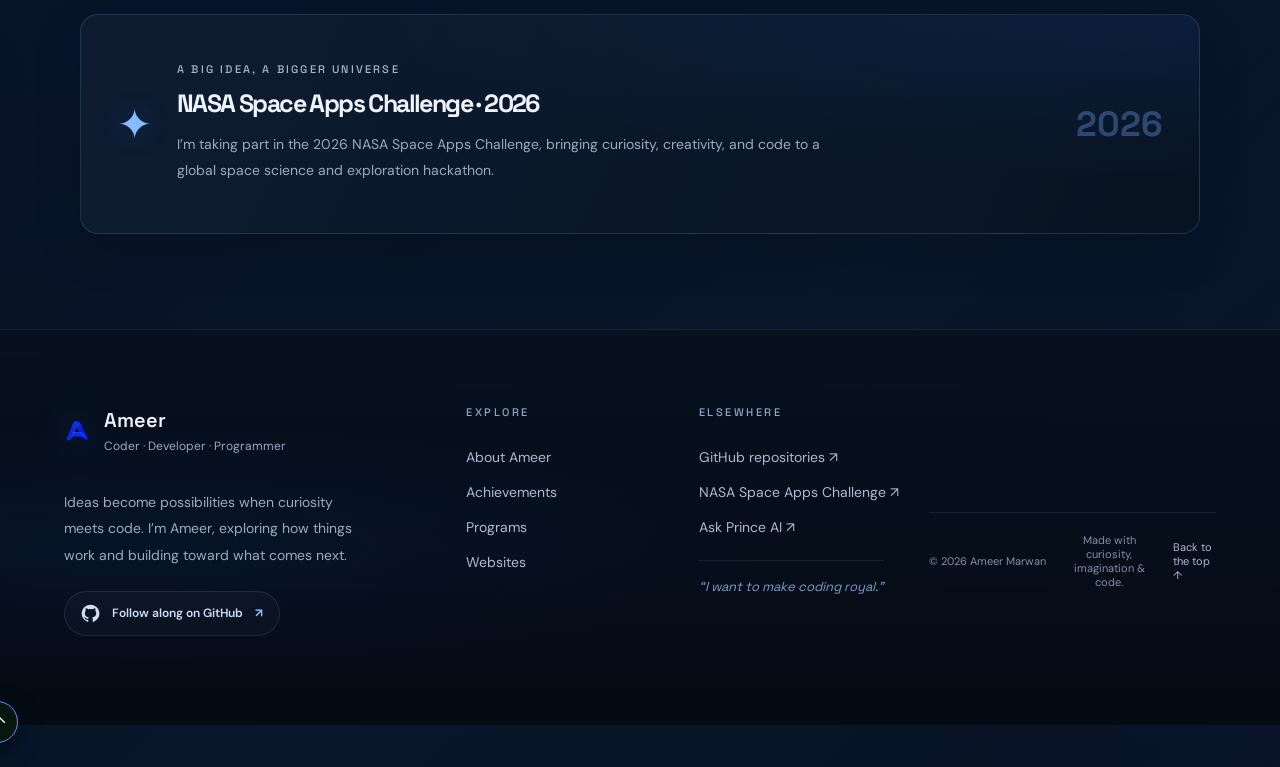
==== commit 62454cb9: "Add prominent GitHub follow buttons" ====
--- a/about.html
+++ b/about.html
@@ -1 +1 @@
-<!DOCTYPE html><html lang="en"><head><meta charset="UTF-8"><meta name="viewport" content="width=device-width,initial-scale=1"><title>Ameer — About Me</title><meta name="description" content="Meet Ameer Marwan, a coder, developer, and programmer. Follow his coding journey on GitHub."><link rel="icon" href="logo.svg"><link rel="stylesheet" href="style.css"></head><body><div class="scroll-progress" aria-hidden="true"></div><a class="skip-link" href="#main">Skip to content</a><div id="loader" class="loader" role="status" aria-label="Loading Ameer’s website"><div class="loader-mark"><div class="loader-ring"></div><img src="logo.svg" alt="Ameer logo"></div><p>LOADING<span aria-hidden="true">...</span></p></div><header><a class="brand" href="index.html" aria-label="Ameer home"><img src="logo.svg" alt="Ameer logo"><span>Ameer</span></a><div class="header-controls"><button class="theme-toggle" aria-label="Switch color theme" title="Switch color theme">◐</button><button class="menu-toggle" aria-expanded="false" aria-controls="main-nav">Menu <span>☰</span></button></div><nav id="main-nav" aria-label="Main navigation"><a href="index.html">Home</a><a href="about.html" aria-current="page">About Me</a><a href="achievements.html">Achievements</a><a href="programs.html">My Programs</a><a href="websites.html">My Websites</a></nav></header><main id="main"><section class="page-intro"><p class="eyebrow">01 / AMEER MARWAN</p><h1>Behind the code.</h1><p class="lead">Coder. Developer. Programmer. This is my story.</p></section><section id="about" class="about"><div><p class="eyebrow">01 / ABOUT ME</p><h2>A mind full of ideas.<br>A world of possibilities.</h2></div><div class="about-copy"><p>I’m Ameer Marwan, a coder, developer, and programmer. This is my little corner of the internet — a place for my ideas, experiments, and coding journey.</p><p class="muted">I’m interested in turning imagination into something you can click, use, and explore. One idea, one line of code, and one new discovery at a time. They call me the Prince, and I want to make coding royal: creative, welcoming, and fun to explore.</p><a class="text-link" href="https://github.com/ameer-marwan" target="_blank" rel="noopener noreferrer">Follow my journey on GitHub ↗</a></div></section><section class="timeline-section"><p class="eyebrow">MY JOURNEY</p><h2>Every story has a beginning.</h2><div class="timeline"><article><span class="timeline-date">5 MARCH 2014</span><h3>Hello, world.</h3><p>The day I was born. The first chapter of my story.</p></article><article><span class="timeline-date">TODAY</span><h3>Ameer Marwan. Coder at heart.</h3><p>I’m a coder, developer, and programmer, exploring what I can create with code.</p></article><article><span class="timeline-date">WHAT’S NEXT</span><h3>More ideas. New possibilities.</h3><p>This journey is still being written. My future projects and milestones will have a home right here.</p></article></div></section><section class="challenge-card"><span class="challenge-icon" aria-hidden="true">✦</span><div><p class="eyebrow">A BIG IDEA, A BIGGER UNIVERSE</p><h2>NASA Space Apps Challenge · 2026</h2><p class="muted">I’m taking part in the 2026 NASA Space Apps Challenge, bringing curiosity, creativity, and code to a global space science and exploration hackathon.</p></div><span class="challenge-year">2026</span></section></main><footer class="site-footer"><div class="footer-main"><div class="footer-bio"><a class="footer-brand" href="index.html"><img src="logo.svg" alt="Ameer’s A logo"><span><strong>Ameer</strong><small>Coder · Developer · Programmer</small></span></a><p>Ideas become possibilities when curiosity meets code. I’m Ameer, exploring how things work and building toward what comes next.</p><a class="footer-github" href="https://github.com/ameer-marwan" target="_blank" rel="noopener noreferrer" aria-label="Visit Ameer on GitHub"><svg class="github-svg" viewBox="0 0 24 24" aria-hidden="true"><path fill="currentColor" d="M12 .8a11.2 11.2 0 0 0-3.54 21.83c.56.1.76-.24.76-.54v-2.1c-3.1.68-3.76-1.31-3.76-1.31-.5-1.3-1.24-1.64-1.24-1.64-1.02-.7.08-.69.08-.69 1.12.08 1.71 1.15 1.71 1.15 1 1.7 2.62 1.21 3.26.93.1-.72.39-1.21.71-1.49-2.48-.28-5.09-1.24-5.09-5.52 0-1.22.44-2.22 1.15-3-.12-.28-.5-1.42.11-2.96 0 0 .94-.3 3.08 1.15a10.7 10.7 0 0 1 5.6 0c2.13-1.45 3.07-1.15 3.07-1.15.61 1.54.23 2.68.12 2.96.72.78 1.15 1.78 1.15 3 0 4.3-2.62 5.23-5.11 5.51.4.35.76 1.03.76 2.08v3.08c0 .3.2.65.77.54A11.2 11.2 0 0 0 12 .8Z"/></svg><span>Follow along on GitHub</span><b>↗</b></a></div><div class="footer-column"><p class="eyebrow">EXPLORE</p><a href="about.html">About Ameer</a><a href="achievements.html">Achievements</a><a href="programs.html">Programs</a><a href="websites.html">Websites</a></div><div class="footer-column"><p class="eyebrow">ELSEWHERE</p><a href="https://github.com/ameer-marwan" target="_blank" rel="noopener noreferrer">GitHub repositories ↗</a><a href="https://www.spaceappschallenge.org/" target="_blank" rel="noopener noreferrer">NASA Space Apps Challenge ↗</a><a href="index.html#prince-ai">Ask Prince AI ↗</a><span class="footer-quote">“I want to make coding royal.”</span></div></div><div class="footer-bottom"><span>© <span class="footer-year">2026</span> Ameer Marwan</span><span>Made with curiosity, imagination & code.</span><a href="index.html">Back to the top ↑</a></div></footer><button class="back-top" aria-label="Back to top">↑</button><button id="prince-ai" class="prince-launch" aria-label="Ask Prince AI about this website"><img src="logo.svg" alt=""><span>Ask Prince AI</span><i></i></button><section class="prince-panel" aria-label="Prince AI assistant" aria-hidden="true"><div class="prince-head"><img src="logo.svg" alt=""><div><strong>Prince AI</strong><small>Ameer’s website guide</small></div><button class="prince-close" aria-label="Close Prince AI">×</button></div><div class="prince-messages" aria-live="polite"><p class="prince-message bot">Hi! I’m Prince AI. Ask me about Ameer, his projects, or this website.</p></div><div class="prince-suggestions"><button>Who is Ameer?</button><button>What is Prince coding?</button><button>Show me the projects</button></div><form class="prince-form"><label class="sr-only" for="prince-question">Ask Prince AI a question</label><input id="prince-question" autocomplete="off" placeholder="Ask about this website…"><button aria-label="Send question">↑</button></form></section><script src="script.js"></script></body></html>+<!DOCTYPE html><html lang="en"><head><meta charset="UTF-8"><meta name="viewport" content="width=device-width,initial-scale=1"><title>Ameer — About Me</title><meta name="description" content="Meet Ameer Marwan, a coder, developer, and programmer. Follow his coding journey on GitHub."><link rel="icon" href="logo.svg"><link rel="stylesheet" href="style.css"></head><body><div class="scroll-progress" aria-hidden="true"></div><a class="skip-link" href="#main">Skip to content</a><div id="loader" class="loader" role="status" aria-label="Loading Ameer’s website"><div class="loader-mark"><div class="loader-ring"></div><img src="logo.svg" alt="Ameer logo"></div><p>LOADING<span aria-hidden="true">...</span></p></div><header><a class="brand" href="index.html" aria-label="Ameer home"><img src="logo.svg" alt="Ameer logo"><span>Ameer</span></a><div class="header-controls"><button class="theme-toggle" aria-label="Switch color theme" title="Switch color theme">◐</button><button class="menu-toggle" aria-expanded="false" aria-controls="main-nav">Menu <span>☰</span></button></div><nav id="main-nav" aria-label="Main navigation"><a href="index.html">Home</a><a href="about.html" aria-current="page">About Me</a><a href="achievements.html">Achievements</a><a href="programs.html">My Programs</a><a href="websites.html">My Websites</a><a class="nav-github" href="https://github.com/ameer-marwan" target="_blank" rel="noopener noreferrer"><svg class="github-svg" viewBox="0 0 24 24" aria-hidden="true"><path fill="currentColor" d="M12 .8a11.2 11.2 0 0 0-3.54 21.83c.56.1.76-.24.76-.54v-2.1c-3.1.68-3.76-1.31-3.76-1.31-.5-1.3-1.24-1.64-1.24-1.64-1.02-.7.08-.69.08-.69 1.12.08 1.71 1.15 1.71 1.15 1 1.7 2.62 1.21 3.26.93.1-.72.39-1.21.71-1.49-2.48-.28-5.09-1.24-5.09-5.52 0-1.22.44-2.22 1.15-3-.12-.28-.5-1.42.11-2.96 0 0 .94-.3 3.08 1.15a10.7 10.7 0 0 1 5.6 0c2.13-1.45 3.07-1.15 3.07-1.15.61 1.54.23 2.68.12 2.96.72.78 1.15 1.78 1.15 3 0 4.3-2.62 5.23-5.11 5.51.4.35.76 1.03.76 2.08v3.08c0 .3.2.65.77.54A11.2 11.2 0 0 0 12 .8Z"/></svg> GitHub <span aria-hidden="true">↗</span></a></nav></header><main id="main"><section class="page-intro"><p class="eyebrow">01 / AMEER MARWAN</p><h1>Behind the code.</h1><p class="lead">Coder. Developer. Programmer. This is my story.</p></section><section id="about" class="about"><div><p class="eyebrow">01 / ABOUT ME</p><h2>A mind full of ideas.<br>A world of possibilities.</h2></div><div class="about-copy"><p>I’m Ameer Marwan, a coder, developer, and programmer. This is my little corner of the internet — a place for my ideas, experiments, and coding journey.</p><p class="muted">I’m interested in turning imagination into something you can click, use, and explore. One idea, one line of code, and one new discovery at a time. They call me the Prince, and I want to make coding royal: creative, welcoming, and fun to explore.</p><a class="text-link" href="https://github.com/ameer-marwan" target="_blank" rel="noopener noreferrer">Follow my journey on GitHub ↗</a></div></section><section class="timeline-section"><p class="eyebrow">MY JOURNEY</p><h2>Every story has a beginning.</h2><div class="timeline"><article><span class="timeline-date">5 MARCH 2014</span><h3>Hello, world.</h3><p>The day I was born. The first chapter of my story.</p></article><article><span class="timeline-date">TODAY</span><h3>Ameer Marwan. Coder at heart.</h3><p>I’m a coder, developer, and programmer, exploring what I can create with code.</p></article><article><span class="timeline-date">WHAT’S NEXT</span><h3>More ideas. New possibilities.</h3><p>This journey is still being written. My future projects and milestones will have a home right here.</p></article></div></section><section class="challenge-card"><span class="challenge-icon" aria-hidden="true">✦</span><div><p class="eyebrow">A BIG IDEA, A BIGGER UNIVERSE</p><h2>NASA Space Apps Challenge · 2026</h2><p class="muted">I’m taking part in the 2026 NASA Space Apps Challenge, bringing curiosity, creativity, and code to a global space science and exploration hackathon.</p></div><span class="challenge-year">2026</span></section></main><footer class="site-footer"><div class="footer-main"><div class="footer-bio"><a class="footer-brand" href="index.html"><img src="logo.svg" alt="Ameer’s A logo"><span><strong>Ameer</strong><small>Coder · Developer · Programmer</small></span></a><p>Ideas become possibilities when curiosity meets code. I’m Ameer, exploring how things work and building toward what comes next.</p><a class="footer-github" href="https://github.com/ameer-marwan" target="_blank" rel="noopener noreferrer" aria-label="Visit Ameer on GitHub"><svg class="github-svg" viewBox="0 0 24 24" aria-hidden="true"><path fill="currentColor" d="M12 .8a11.2 11.2 0 0 0-3.54 21.83c.56.1.76-.24.76-.54v-2.1c-3.1.68-3.76-1.31-3.76-1.31-.5-1.3-1.24-1.64-1.24-1.64-1.02-.7.08-.69.08-.69 1.12.08 1.71 1.15 1.71 1.15 1 1.7 2.62 1.21 3.26.93.1-.72.39-1.21.71-1.49-2.48-.28-5.09-1.24-5.09-5.52 0-1.22.44-2.22 1.15-3-.12-.28-.5-1.42.11-2.96 0 0 .94-.3 3.08 1.15a10.7 10.7 0 0 1 5.6 0c2.13-1.45 3.07-1.15 3.07-1.15.61 1.54.23 2.68.12 2.96.72.78 1.15 1.78 1.15 3 0 4.3-2.62 5.23-5.11 5.51.4.35.76 1.03.76 2.08v3.08c0 .3.2.65.77.54A11.2 11.2 0 0 0 12 .8Z"/></svg><span>Follow along on GitHub</span><b>↗</b></a></div><div class="footer-column"><p class="eyebrow">EXPLORE</p><a href="about.html">About Ameer</a><a href="achievements.html">Achievements</a><a href="programs.html">Programs</a><a href="websites.html">Websites</a></div><div class="footer-column"><p class="eyebrow">ELSEWHERE</p><a href="https://github.com/ameer-marwan" target="_blank" rel="noopener noreferrer">GitHub repositories ↗</a><a href="https://www.spaceappschallenge.org/" target="_blank" rel="noopener noreferrer">NASA Space Apps Challenge ↗</a><a href="index.html#prince-ai">Ask Prince AI ↗</a><span class="footer-quote">“I want to make coding royal.”</span></div></div><div class="footer-bottom"><span>© <span class="footer-year">2026</span> Ameer Marwan</span><span>Made with curiosity, imagination & code.</span><a href="index.html">Back to the top ↑</a></div></footer><button class="back-top" aria-label="Back to top">↑</button><button id="prince-ai" class="prince-launch" aria-label="Ask Prince AI about this website"><img src="logo.svg" alt=""><span>Ask Prince AI</span><i></i></button><section class="prince-panel" aria-label="Prince AI assistant" aria-hidden="true"><div class="prince-head"><img src="logo.svg" alt=""><div><strong>Prince AI</strong><small>Ameer’s website guide</small></div><button class="prince-close" aria-label="Close Prince AI">×</button></div><div class="prince-messages" aria-live="polite"><p class="prince-message bot">Hi! I’m Prince AI. Ask me about Ameer, his projects, or this website.</p></div><div class="prince-suggestions"><button>Who is Ameer?</button><button>What is Prince coding?</button><button>Show me the projects</button></div><form class="prince-form"><label class="sr-only" for="prince-question">Ask Prince AI a question</label><input id="prince-question" autocomplete="off" placeholder="Ask about this website…"><button aria-label="Send question">↑</button></form></section><script src="script.js"></script></body></html>
--- a/style.css
+++ b/style.css
@@ -20,3 +20,4 @@
 :root{--bg:#060c18;--text:#edf3ff;--muted:#9baac2;--blue:#6486ff;--cyan:#78e8ff}body{background:radial-gradient(ellipse at 6% 15%,#114cd529,transparent 34%),radial-gradient(ellipse at 94% 78%,#1838a61e,transparent 36%),linear-gradient(140deg,#050a15,#08152a 50%,#050b18);background-size:150% 150%}body:before{background:radial-gradient(ellipse at 7% 20%,#1765ff25,transparent 35%),radial-gradient(ellipse at 92% 85%,#185eff1b,transparent 38%),radial-gradient(ellipse at 48% 45%,#196fae12,transparent 45%)}header{height:88px;padding-inline:5%;display:flex;align-items:center;gap:24px;background:#050d19e8;border-bottom-color:#9dbbff20;box-shadow:0 12px 35px #0003}header .brand{margin-right:auto;font-size:20px}header nav{order:2;display:flex;width:auto;gap:2px;padding:5px;border:1px solid #bed2ff1b;border-radius:999px;background:#ffffff07}header nav a{padding:11px 16px;border-radius:99px;font-size:13px;white-space:nowrap}header nav a[aria-current=page],header nav a:hover{background:#d8e5ff15;color:#f2f7ff}.header-controls{order:3;margin:0}.hero{min-height:610px}.site-footer{position:relative;margin-top:50px;border-top:1px solid #adc4ed20;background:radial-gradient(ellipse at 12% 55%,#0d3d8921,transparent 38%),linear-gradient(180deg,#07111edb,#050b15);padding:70px max(5%,calc((100% - 1320px)/2)) 24px}.footer-main{display:grid;grid-template-columns:minmax(300px,1.25fr) minmax(130px,.65fr) minmax(230px,.9fr);gap:clamp(38px,8vw,130px);padding-bottom:65px}.footer-brand{display:flex;align-items:center;gap:15px;width:max-content;color:var(--text);text-decoration:none}.footer-brand img{width:58px;height:62px;filter:drop-shadow(0 0 18px #366fff58);transition:transform .35s}.footer-brand:hover img{transform:rotate(-7deg) scale(1.07)}.footer-brand strong,.footer-brand small{display:block}.footer-brand strong{font:600 20px 'Space Grotesk',sans-serif}.footer-brand small{font:12px 'DM Sans',sans-serif;color:#9aaac5;margin-top:5px}.footer-bio>p{max-width:390px;color:#9eabc1;font-size:14px;line-height:1.9;margin:27px 0 22px}.footer-github{display:inline-flex;align-items:center;gap:12px;border:1px solid #a6c2ef20;border-radius:99px;padding:12px 16px;color:#cfdef7;background:#ffffff06;font-size:12px;transition:background .2s,border-color .2s,transform .2s}.footer-github:hover{background:#10203b;border-color:#6697ff;transform:translateY(-2px)}.footer-github b{color:#8cbcff}.footer-column{display:flex;flex-direction:column;align-items:flex-start;gap:17px}.footer-column .eyebrow{margin:5px 0 12px;color:#90a4c4;letter-spacing:2.5px}.footer-column>a{color:#aebbd0;font-size:14px;transition:color .2s,transform .2s}.footer-column>a:hover{color:#9bbaff;transform:translateX(3px)}.footer-quote{margin-top:7px;padding-top:17px;border-top:1px solid #a6c2ef1b;color:#7f9aca;font:italic 13px 'Space Grotesk',sans-serif}.footer-bottom{border-top:1px solid #a6c2ef1b;padding-top:20px;display:flex;justify-content:space-between;align-items:center;gap:15px;color:#8392aa;font-size:11px}.footer-bottom a{color:#aebbd0}.footer-bottom a:hover{color:#9bbaff}.footer-bottom>span:first-child{white-space:nowrap}.footer-bottom>span:nth-child(2){text-align:center}.light .site-footer{background:linear-gradient(180deg,#e6eefbe8,#dfe9f7);border-color:#4d67931d}.light .footer-brand,.light .footer-bottom a{color:#16243d}.light .footer-brand small,.light .footer-bio>p,.light .footer-bottom{color:#566984}.light .footer-column>a{color:#415675}.light .footer-quote{color:#315e9e;border-color:#5d76a21c}.light .footer-github{background:#fff;color:#29456c;border-color:#b7c9e5}.light header{background:#081326ed}.light header nav a[aria-current=page]{background:#ffffff20;color:#fff}@media(max-width:900px){header{height:auto;min-height:82px;flex-wrap:wrap;gap:13px;padding-block:13px}header nav{order:4;width:100%;justify-content:center;overflow-x:auto}header nav a{padding:9px 13px}.header-controls{order:3}.footer-main{grid-template-columns:1.2fr .8fr;gap:38px}.footer-column:last-child{grid-column:2}.footer-bio{grid-row:span 2}}@media(max-width:620px){header{padding-inline:5%}header nav{justify-content:flex-start}header nav a{font-size:11px;padding:9px 11px}.footer-main{grid-template-columns:1fr 1fr;gap:35px 22px;padding-bottom:40px}.footer-bio{grid-column:1/-1;grid-row:auto}.footer-column:last-child{grid-column:auto}.footer-brand img{width:49px;height:52px}.footer-brand strong{font-size:18px}.footer-bottom{align-items:flex-start;flex-wrap:wrap}.footer-bottom>span:nth-child(2){order:3;text-align:left;width:100%}.site-footer{margin-top:25px;padding-top:48px}}
 .repo-showcase{padding:54px 0 25px;border-top:1px solid #9cbcff20}.repo-showcase .showcase-heading{align-items:center}.repo-profile-link{display:inline-flex;align-items:center;gap:10px;padding:11px 15px;border:1px solid #9cbcff28;border-radius:99px;color:#d5e3ff;background:#ffffff07;font-size:12px;transition:transform .2s,border-color .2s}.repo-profile-link:hover{transform:translateY(-2px);border-color:#80b2ff}.repo-status{display:flex;align-items:center;gap:10px;min-height:28px;margin:15px 0 22px;color:#9fb0ca;font-size:12px}.repo-grid{display:grid;grid-template-columns:repeat(2,minmax(0,1fr));gap:15px}.repo-card{position:relative;display:flex;flex-direction:column;min-height:205px;padding:22px;border:1px solid #a4c0e91d;border-radius:15px;background:linear-gradient(145deg,#0c1930e8,#08111eea);box-shadow:0 12px 35px #0002;transition:transform .25s,border-color .25s,box-shadow .25s;animation:repo-rise .4s both}.repo-card:hover{transform:translateY(-5px);border-color:#78aaff68;box-shadow:0 18px 42px #1549a626}.repo-card-head{display:flex;justify-content:space-between;align-items:center;gap:12px}.repo-card h3{margin:0;font:600 18px 'Space Grotesk',sans-serif;color:#e6efff;overflow-wrap:anywhere}.repo-card h3 a{color:inherit}.repo-card h3 a:hover{color:#91bdff}.repo-visibility{font:9px monospace;color:#9baccc;border:1px solid #9fb5d729;border-radius:99px;padding:5px 8px;white-space:nowrap}.repo-card>p{color:#9babc3;font-size:12px;line-height:1.7;margin:16px 0;flex:1}.repo-card-footer{display:flex;align-items:center;gap:12px;flex-wrap:wrap;padding-top:12px;border-top:1px solid #a3c2ef15}.repo-language{display:flex;align-items:center;gap:7px;color:#aebcd2;font-size:10px}.repo-language i{width:8px;height:8px;border-radius:50%;background:#84aaff;box-shadow:0 0 10px #84aaff55}.repo-date{color:#8595af;font-size:10px;margin-left:auto}.repo-card-footer a{font-size:10px;color:#a9c9ff}.repo-card-footer a:hover{color:#e5f2ff}.repo-spinner{width:14px;height:14px;border:2px solid #617ba0;border-top-color:#89c1ff;border-radius:50%;animation:repo-spin .8s linear infinite}.repo-error{padding:18px;border:1px solid #be9d722a;border-radius:12px;color:#c6b69c;background:#201a122e;font-size:13px;line-height:1.7}.repo-error a{color:#b7d2ff}.repo-empty{padding:22px;border:1px dashed #7f9abb44;border-radius:12px;color:#a3b2c9;font-size:13px}.light .repo-card{background:linear-gradient(145deg,#fff,#edf3fc);border-color:#cbd9ed;box-shadow:0 12px 35px #38558412}.light .repo-card h3{color:#152743}.light .repo-card>p,.light .repo-language,.light .repo-status{color:#596e8d}.light .repo-visibility{color:#587092;border-color:#ccd8e9}.light .repo-card-footer{border-color:#d9e3ef}.light .repo-date{color:#71819a}.light .repo-card-footer a,.light .repo-profile-link{color:#23599b}.light .repo-profile-link{border-color:#c9d8ec;background:#fff}@keyframes repo-spin{to{transform:rotate(360deg)}}@keyframes repo-rise{from{opacity:0;translate:0 10px}to{opacity:1;translate:0 0}}@media(max-width:620px){.repo-grid{grid-template-columns:1fr}.repo-showcase{padding-top:40px}.repo-showcase .showcase-heading{align-items:flex-start;gap:15px;flex-direction:column}.repo-card{min-height:185px;padding:19px}}
 .home-projects{padding:20px 0 75px}.home-projects .showcase-heading{align-items:center}.home-project-grid{display:grid;grid-template-columns:repeat(3,minmax(0,1fr));gap:16px}.home-project-card{overflow:hidden;border:1px solid #a4c0e91d;border-radius:15px;background:linear-gradient(145deg,#0c1930e8,#08111eea);transition:transform .25s,border-color .25s,box-shadow .25s}.home-project-card:hover{transform:translateY(-5px);border-color:#78aaff68;box-shadow:0 18px 42px #1549a626}.project-cover{position:relative;display:flex;align-items:center;justify-content:center;min-height:150px;overflow:hidden;background:radial-gradient(circle at 68% 35%,#518aff5a,transparent 27%),radial-gradient(circle at 30% 70%,#13c3ff30,transparent 30%),linear-gradient(140deg,#101e3b,#0a1222)}.project-cover:before{content:"";position:absolute;inset:0;background-image:linear-gradient(#b4d1ff0b 1px,transparent 1px),linear-gradient(90deg,#b4d1ff0b 1px,transparent 1px);background-size:22px 22px;mask-image:linear-gradient(120deg,#000,transparent 90%)}.project-monogram{position:relative;display:grid;place-items:center;width:73px;height:73px;border:1px solid #8bc9ff85;border-radius:22px;background:linear-gradient(145deg,#2869ca,#172b5a);box-shadow:0 12px 35px #0006,0 0 36px #458dff55;transform:rotate(-7deg);font:700 35px 'Space Grotesk',sans-serif;color:#e2f6ff;text-shadow:0 0 22px #83d7ff}.project-lang{position:absolute;right:12px;bottom:11px;padding:5px 8px;border:1px solid #b7d6ff32;border-radius:99px;background:#081426bf;color:#c5dcfb;font:9px monospace}.project-card-content{padding:18px}.project-card-content h3{font-size:17px;margin:0 0 8px}.project-card-content h3 a{color:#e6efff}.project-card-content h3 a:hover{color:#91bdff}.project-card-content p{min-height:42px;margin:0;color:#9babc3;font-size:11px;line-height:1.7}.project-meta{display:flex;align-items:center;gap:12px;margin-top:14px;padding-top:11px;border-top:1px solid #a3c2ef15;color:#91a5c5;font-size:10px}.project-meta a{color:#afd0ff;margin-left:auto}.project-meta a:hover{color:#fff}.project-loading{grid-column:1/-1}.light .home-project-card{background:linear-gradient(145deg,#fff,#edf3fc);border-color:#cbd9ed}.light .project-card-content h3 a{color:#152743}.light .project-card-content p{color:#596e8d}.light .project-meta{border-color:#d9e3ef;color:#607493}.light .project-meta a{color:#23599b}@media(max-width:760px){.home-project-grid{grid-template-columns:repeat(2,minmax(0,1fr))}}@media(max-width:520px){.home-project-grid{grid-template-columns:1fr}.project-cover{min-height:125px}.home-projects{padding-bottom:48px}}
+.nav-github{display:inline-flex;align-items:center;gap:7px;margin-left:4px;border:1px solid #8bb6fb27!important;background:#ffffff08;color:#d8e7ff!important}.nav-github .github-svg{width:15px;height:15px}.nav-github:hover{background:#2058a92b!important;border-color:#85b9ff!important}.actions>.button{font-weight:600;letter-spacing:.1px;padding:16px 21px;border-radius:9px}.github-cta{border-color:#7eafff42;background:linear-gradient(120deg,#0d1b31,#101d34);box-shadow:0 8px 28px #07132c66}.github-cta strong{font-size:13px}.github-cta small{font-size:10px}.github-follow-proof{color:#87a9d8}@media(max-width:900px){header nav .nav-github{margin-left:2px;padding-inline:12px}}@media(max-width:620px){header nav .nav-github{padding:8px 10px}.nav-github .github-svg{width:14px;height:14px}}
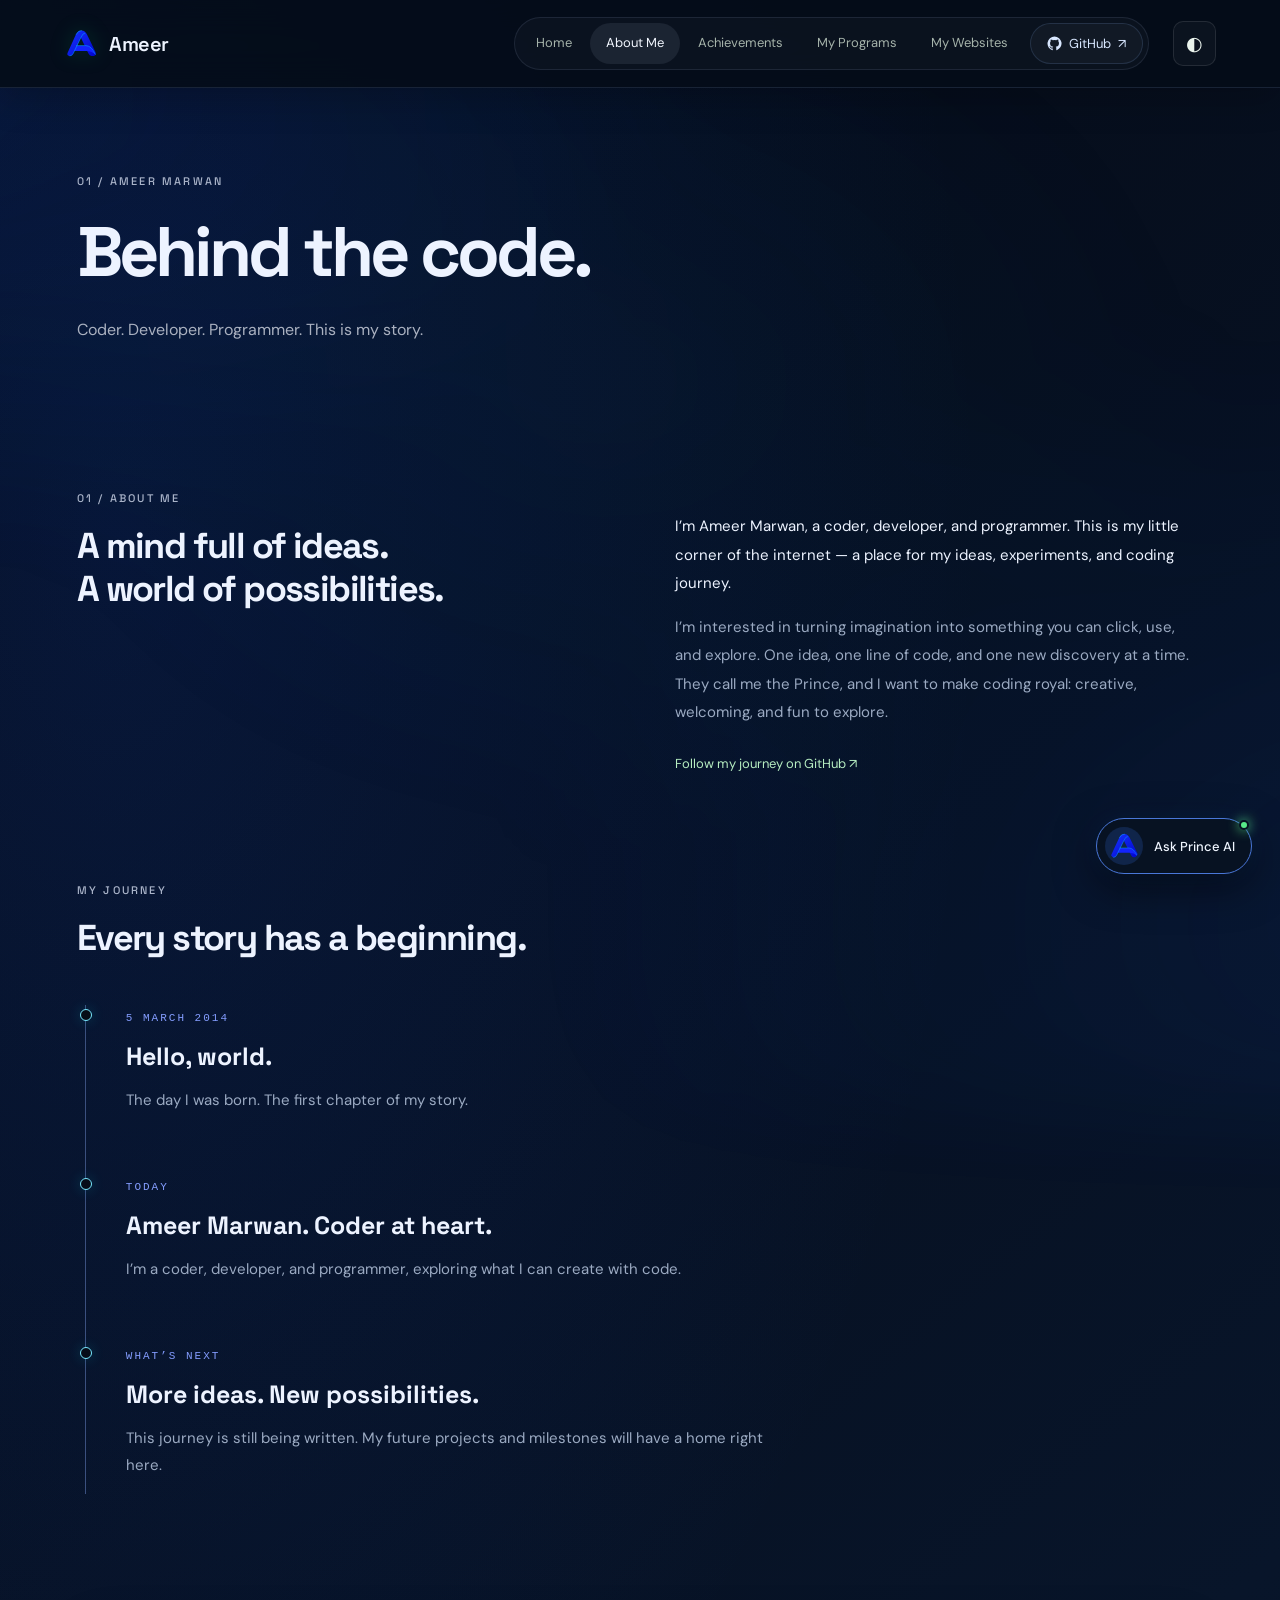
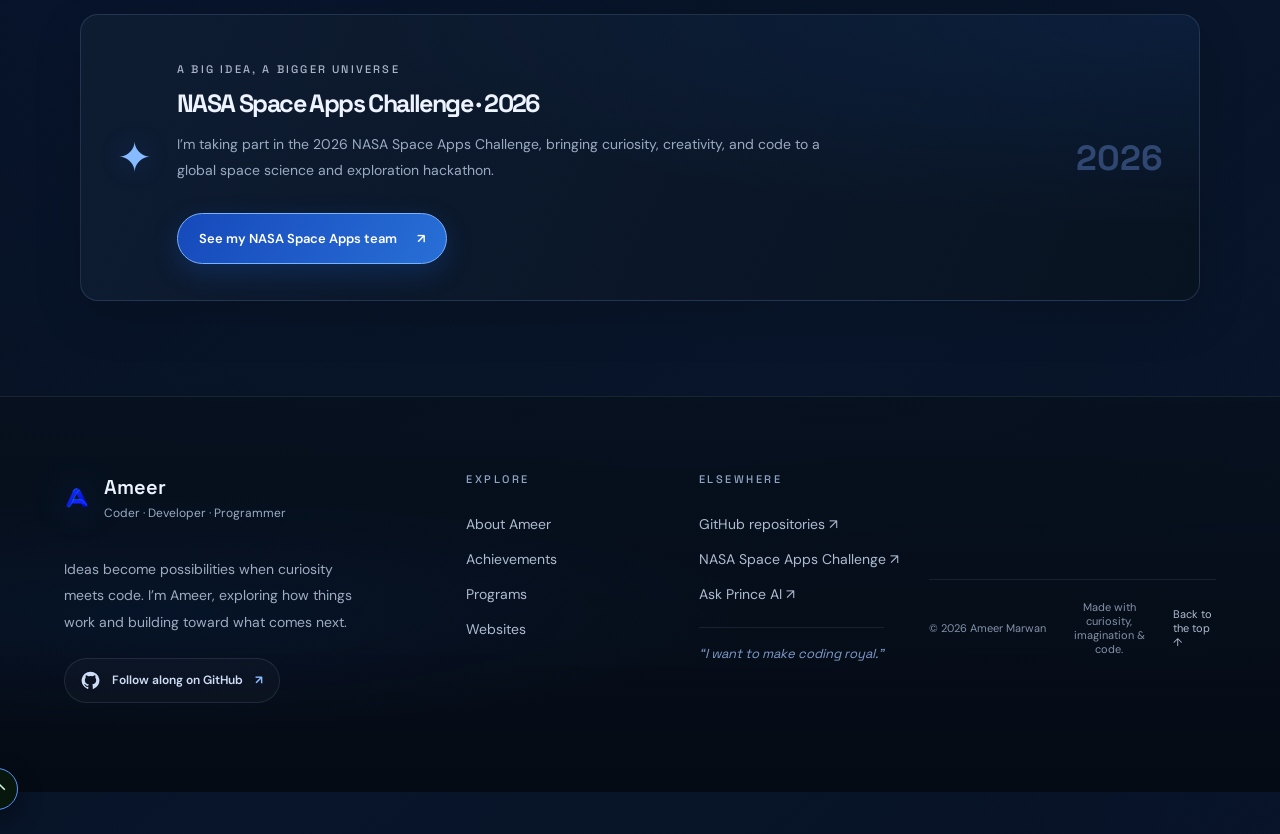
==== commit 1e22d3d9: "Add NASA Space Apps team link" ====
--- a/about.html
+++ b/about.html
@@ -1 +1 @@
-<!DOCTYPE html><html lang="en"><head><meta charset="UTF-8"><meta name="viewport" content="width=device-width,initial-scale=1"><title>Ameer — About Me</title><meta name="description" content="Meet Ameer Marwan, a coder, developer, and programmer. Follow his coding journey on GitHub."><link rel="icon" href="logo.svg"><link rel="stylesheet" href="style.css"></head><body><div class="scroll-progress" aria-hidden="true"></div><a class="skip-link" href="#main">Skip to content</a><div id="loader" class="loader" role="status" aria-label="Loading Ameer’s website"><div class="loader-mark"><div class="loader-ring"></div><img src="logo.svg" alt="Ameer logo"></div><p>LOADING<span aria-hidden="true">...</span></p></div><header><a class="brand" href="index.html" aria-label="Ameer home"><img src="logo.svg" alt="Ameer logo"><span>Ameer</span></a><div class="header-controls"><button class="theme-toggle" aria-label="Switch color theme" title="Switch color theme">◐</button><button class="menu-toggle" aria-expanded="false" aria-controls="main-nav">Menu <span>☰</span></button></div><nav id="main-nav" aria-label="Main navigation"><a href="index.html">Home</a><a href="about.html" aria-current="page">About Me</a><a href="achievements.html">Achievements</a><a href="programs.html">My Programs</a><a href="websites.html">My Websites</a><a class="nav-github" href="https://github.com/ameer-marwan" target="_blank" rel="noopener noreferrer"><svg class="github-svg" viewBox="0 0 24 24" aria-hidden="true"><path fill="currentColor" d="M12 .8a11.2 11.2 0 0 0-3.54 21.83c.56.1.76-.24.76-.54v-2.1c-3.1.68-3.76-1.31-3.76-1.31-.5-1.3-1.24-1.64-1.24-1.64-1.02-.7.08-.69.08-.69 1.12.08 1.71 1.15 1.71 1.15 1 1.7 2.62 1.21 3.26.93.1-.72.39-1.21.71-1.49-2.48-.28-5.09-1.24-5.09-5.52 0-1.22.44-2.22 1.15-3-.12-.28-.5-1.42.11-2.96 0 0 .94-.3 3.08 1.15a10.7 10.7 0 0 1 5.6 0c2.13-1.45 3.07-1.15 3.07-1.15.61 1.54.23 2.68.12 2.96.72.78 1.15 1.78 1.15 3 0 4.3-2.62 5.23-5.11 5.51.4.35.76 1.03.76 2.08v3.08c0 .3.2.65.77.54A11.2 11.2 0 0 0 12 .8Z"/></svg> GitHub <span aria-hidden="true">↗</span></a></nav></header><main id="main"><section class="page-intro"><p class="eyebrow">01 / AMEER MARWAN</p><h1>Behind the code.</h1><p class="lead">Coder. Developer. Programmer. This is my story.</p></section><section id="about" class="about"><div><p class="eyebrow">01 / ABOUT ME</p><h2>A mind full of ideas.<br>A world of possibilities.</h2></div><div class="about-copy"><p>I’m Ameer Marwan, a coder, developer, and programmer. This is my little corner of the internet — a place for my ideas, experiments, and coding journey.</p><p class="muted">I’m interested in turning imagination into something you can click, use, and explore. One idea, one line of code, and one new discovery at a time. They call me the Prince, and I want to make coding royal: creative, welcoming, and fun to explore.</p><a class="text-link" href="https://github.com/ameer-marwan" target="_blank" rel="noopener noreferrer">Follow my journey on GitHub ↗</a></div></section><section class="timeline-section"><p class="eyebrow">MY JOURNEY</p><h2>Every story has a beginning.</h2><div class="timeline"><article><span class="timeline-date">5 MARCH 2014</span><h3>Hello, world.</h3><p>The day I was born. The first chapter of my story.</p></article><article><span class="timeline-date">TODAY</span><h3>Ameer Marwan. Coder at heart.</h3><p>I’m a coder, developer, and programmer, exploring what I can create with code.</p></article><article><span class="timeline-date">WHAT’S NEXT</span><h3>More ideas. New possibilities.</h3><p>This journey is still being written. My future projects and milestones will have a home right here.</p></article></div></section><section class="challenge-card"><span class="challenge-icon" aria-hidden="true">✦</span><div><p class="eyebrow">A BIG IDEA, A BIGGER UNIVERSE</p><h2>NASA Space Apps Challenge · 2026</h2><p class="muted">I’m taking part in the 2026 NASA Space Apps Challenge, bringing curiosity, creativity, and code to a global space science and exploration hackathon.</p></div><span class="challenge-year">2026</span></section></main><footer class="site-footer"><div class="footer-main"><div class="footer-bio"><a class="footer-brand" href="index.html"><img src="logo.svg" alt="Ameer’s A logo"><span><strong>Ameer</strong><small>Coder · Developer · Programmer</small></span></a><p>Ideas become possibilities when curiosity meets code. I’m Ameer, exploring how things work and building toward what comes next.</p><a class="footer-github" href="https://github.com/ameer-marwan" target="_blank" rel="noopener noreferrer" aria-label="Visit Ameer on GitHub"><svg class="github-svg" viewBox="0 0 24 24" aria-hidden="true"><path fill="currentColor" d="M12 .8a11.2 11.2 0 0 0-3.54 21.83c.56.1.76-.24.76-.54v-2.1c-3.1.68-3.76-1.31-3.76-1.31-.5-1.3-1.24-1.64-1.24-1.64-1.02-.7.08-.69.08-.69 1.12.08 1.71 1.15 1.71 1.15 1 1.7 2.62 1.21 3.26.93.1-.72.39-1.21.71-1.49-2.48-.28-5.09-1.24-5.09-5.52 0-1.22.44-2.22 1.15-3-.12-.28-.5-1.42.11-2.96 0 0 .94-.3 3.08 1.15a10.7 10.7 0 0 1 5.6 0c2.13-1.45 3.07-1.15 3.07-1.15.61 1.54.23 2.68.12 2.96.72.78 1.15 1.78 1.15 3 0 4.3-2.62 5.23-5.11 5.51.4.35.76 1.03.76 2.08v3.08c0 .3.2.65.77.54A11.2 11.2 0 0 0 12 .8Z"/></svg><span>Follow along on GitHub</span><b>↗</b></a></div><div class="footer-column"><p class="eyebrow">EXPLORE</p><a href="about.html">About Ameer</a><a href="achievements.html">Achievements</a><a href="programs.html">Programs</a><a href="websites.html">Websites</a></div><div class="footer-column"><p class="eyebrow">ELSEWHERE</p><a href="https://github.com/ameer-marwan" target="_blank" rel="noopener noreferrer">GitHub repositories ↗</a><a href="https://www.spaceappschallenge.org/" target="_blank" rel="noopener noreferrer">NASA Space Apps Challenge ↗</a><a href="index.html#prince-ai">Ask Prince AI ↗</a><span class="footer-quote">“I want to make coding royal.”</span></div></div><div class="footer-bottom"><span>© <span class="footer-year">2026</span> Ameer Marwan</span><span>Made with curiosity, imagination & code.</span><a href="index.html">Back to the top ↑</a></div></footer><button class="back-top" aria-label="Back to top">↑</button><button id="prince-ai" class="prince-launch" aria-label="Ask Prince AI about this website"><img src="logo.svg" alt=""><span>Ask Prince AI</span><i></i></button><section class="prince-panel" aria-label="Prince AI assistant" aria-hidden="true"><div class="prince-head"><img src="logo.svg" alt=""><div><strong>Prince AI</strong><small>Ameer’s website guide</small></div><button class="prince-close" aria-label="Close Prince AI">×</button></div><div class="prince-messages" aria-live="polite"><p class="prince-message bot">Hi! I’m Prince AI. Ask me about Ameer, his projects, or this website.</p></div><div class="prince-suggestions"><button>Who is Ameer?</button><button>What is Prince coding?</button><button>Show me the projects</button></div><form class="prince-form"><label class="sr-only" for="prince-question">Ask Prince AI a question</label><input id="prince-question" autocomplete="off" placeholder="Ask about this website…"><button aria-label="Send question">↑</button></form></section><script src="script.js"></script></body></html>+<!DOCTYPE html><html lang="en"><head><meta charset="UTF-8"><meta name="viewport" content="width=device-width,initial-scale=1"><title>Ameer — About Me</title><meta name="description" content="Meet Ameer Marwan, a coder, developer, and programmer. Follow his coding journey on GitHub."><link rel="icon" href="logo.svg"><link rel="stylesheet" href="style.css"></head><body><div class="scroll-progress" aria-hidden="true"></div><a class="skip-link" href="#main">Skip to content</a><div id="loader" class="loader" role="status" aria-label="Loading Ameer’s website"><div class="loader-mark"><div class="loader-ring"></div><img src="logo.svg" alt="Ameer logo"></div><p>LOADING<span aria-hidden="true">...</span></p></div><header><a class="brand" href="index.html" aria-label="Ameer home"><img src="logo.svg" alt="Ameer logo"><span>Ameer</span></a><div class="header-controls"><button class="theme-toggle" aria-label="Switch color theme" title="Switch color theme">◐</button><button class="menu-toggle" aria-expanded="false" aria-controls="main-nav">Menu <span>☰</span></button></div><nav id="main-nav" aria-label="Main navigation"><a href="index.html">Home</a><a href="about.html" aria-current="page">About Me</a><a href="achievements.html">Achievements</a><a href="programs.html">My Programs</a><a href="websites.html">My Websites</a><a class="nav-github" href="https://github.com/ameer-marwan" target="_blank" rel="noopener noreferrer"><svg class="github-svg" viewBox="0 0 24 24" aria-hidden="true"><path fill="currentColor" d="M12 .8a11.2 11.2 0 0 0-3.54 21.83c.56.1.76-.24.76-.54v-2.1c-3.1.68-3.76-1.31-3.76-1.31-.5-1.3-1.24-1.64-1.24-1.64-1.02-.7.08-.69.08-.69 1.12.08 1.71 1.15 1.71 1.15 1 1.7 2.62 1.21 3.26.93.1-.72.39-1.21.71-1.49-2.48-.28-5.09-1.24-5.09-5.52 0-1.22.44-2.22 1.15-3-.12-.28-.5-1.42.11-2.96 0 0 .94-.3 3.08 1.15a10.7 10.7 0 0 1 5.6 0c2.13-1.45 3.07-1.15 3.07-1.15.61 1.54.23 2.68.12 2.96.72.78 1.15 1.78 1.15 3 0 4.3-2.62 5.23-5.11 5.51.4.35.76 1.03.76 2.08v3.08c0 .3.2.65.77.54A11.2 11.2 0 0 0 12 .8Z"/></svg> GitHub <span aria-hidden="true">↗</span></a></nav></header><main id="main"><section class="page-intro"><p class="eyebrow">01 / AMEER MARWAN</p><h1>Behind the code.</h1><p class="lead">Coder. Developer. Programmer. This is my story.</p></section><section id="about" class="about"><div><p class="eyebrow">01 / ABOUT ME</p><h2>A mind full of ideas.<br>A world of possibilities.</h2></div><div class="about-copy"><p>I’m Ameer Marwan, a coder, developer, and programmer. This is my little corner of the internet — a place for my ideas, experiments, and coding journey.</p><p class="muted">I’m interested in turning imagination into something you can click, use, and explore. One idea, one line of code, and one new discovery at a time. They call me the Prince, and I want to make coding royal: creative, welcoming, and fun to explore.</p><a class="text-link" href="https://github.com/ameer-marwan" target="_blank" rel="noopener noreferrer">Follow my journey on GitHub ↗</a></div></section><section class="timeline-section"><p class="eyebrow">MY JOURNEY</p><h2>Every story has a beginning.</h2><div class="timeline"><article><span class="timeline-date">5 MARCH 2014</span><h3>Hello, world.</h3><p>The day I was born. The first chapter of my story.</p></article><article><span class="timeline-date">TODAY</span><h3>Ameer Marwan. Coder at heart.</h3><p>I’m a coder, developer, and programmer, exploring what I can create with code.</p></article><article><span class="timeline-date">WHAT’S NEXT</span><h3>More ideas. New possibilities.</h3><p>This journey is still being written. My future projects and milestones will have a home right here.</p></article></div></section><section class="challenge-card"><span class="challenge-icon" aria-hidden="true">✦</span><div><p class="eyebrow">A BIG IDEA, A BIGGER UNIVERSE</p><h2>NASA Space Apps Challenge · 2026</h2><p class="muted">I’m taking part in the 2026 NASA Space Apps Challenge, bringing curiosity, creativity, and code to a global space science and exploration hackathon.</p><a class="button team-button" href="https://fieldshift-two.vercel.app/#/about" target="_blank" rel="noopener noreferrer">See my NASA Space Apps team <span>↗</span></a></div><span class="challenge-year">2026</span></section></main><footer class="site-footer"><div class="footer-main"><div class="footer-bio"><a class="footer-brand" href="index.html"><img src="logo.svg" alt="Ameer’s A logo"><span><strong>Ameer</strong><small>Coder · Developer · Programmer</small></span></a><p>Ideas become possibilities when curiosity meets code. I’m Ameer, exploring how things work and building toward what comes next.</p><a class="footer-github" href="https://github.com/ameer-marwan" target="_blank" rel="noopener noreferrer" aria-label="Visit Ameer on GitHub"><svg class="github-svg" viewBox="0 0 24 24" aria-hidden="true"><path fill="currentColor" d="M12 .8a11.2 11.2 0 0 0-3.54 21.83c.56.1.76-.24.76-.54v-2.1c-3.1.68-3.76-1.31-3.76-1.31-.5-1.3-1.24-1.64-1.24-1.64-1.02-.7.08-.69.08-.69 1.12.08 1.71 1.15 1.71 1.15 1 1.7 2.62 1.21 3.26.93.1-.72.39-1.21.71-1.49-2.48-.28-5.09-1.24-5.09-5.52 0-1.22.44-2.22 1.15-3-.12-.28-.5-1.42.11-2.96 0 0 .94-.3 3.08 1.15a10.7 10.7 0 0 1 5.6 0c2.13-1.45 3.07-1.15 3.07-1.15.61 1.54.23 2.68.12 2.96.72.78 1.15 1.78 1.15 3 0 4.3-2.62 5.23-5.11 5.51.4.35.76 1.03.76 2.08v3.08c0 .3.2.65.77.54A11.2 11.2 0 0 0 12 .8Z"/></svg><span>Follow along on GitHub</span><b>↗</b></a></div><div class="footer-column"><p class="eyebrow">EXPLORE</p><a href="about.html">About Ameer</a><a href="achievements.html">Achievements</a><a href="programs.html">Programs</a><a href="websites.html">Websites</a></div><div class="footer-column"><p class="eyebrow">ELSEWHERE</p><a href="https://github.com/ameer-marwan" target="_blank" rel="noopener noreferrer">GitHub repositories ↗</a><a href="https://www.spaceappschallenge.org/" target="_blank" rel="noopener noreferrer">NASA Space Apps Challenge ↗</a><a href="index.html#prince-ai">Ask Prince AI ↗</a><span class="footer-quote">“I want to make coding royal.”</span></div></div><div class="footer-bottom"><span>© <span class="footer-year">2026</span> Ameer Marwan</span><span>Made with curiosity, imagination & code.</span><a href="index.html">Back to the top ↑</a></div></footer><button class="back-top" aria-label="Back to top">↑</button><button id="prince-ai" class="prince-launch" aria-label="Ask Prince AI about this website"><img src="logo.svg" alt=""><span>Ask Prince AI</span><i></i></button><section class="prince-panel" aria-label="Prince AI assistant" aria-hidden="true"><div class="prince-head"><img src="logo.svg" alt=""><div><strong>Prince AI</strong><small>Ameer’s website guide</small></div><button class="prince-close" aria-label="Close Prince AI">×</button></div><div class="prince-messages" aria-live="polite"><p class="prince-message bot">Hi! I’m Prince AI. Ask me about Ameer, his projects, or this website.</p></div><div class="prince-suggestions"><button>Who is Ameer?</button><button>What is Prince coding?</button><button>Show me the projects</button></div><form class="prince-form"><label class="sr-only" for="prince-question">Ask Prince AI a question</label><input id="prince-question" autocomplete="off" placeholder="Ask about this website…"><button aria-label="Send question">↑</button></form></section><script src="script.js"></script></body></html>
--- a/style.css
+++ b/style.css
@@ -21,3 +21,4 @@
 .repo-showcase{padding:54px 0 25px;border-top:1px solid #9cbcff20}.repo-showcase .showcase-heading{align-items:center}.repo-profile-link{display:inline-flex;align-items:center;gap:10px;padding:11px 15px;border:1px solid #9cbcff28;border-radius:99px;color:#d5e3ff;background:#ffffff07;font-size:12px;transition:transform .2s,border-color .2s}.repo-profile-link:hover{transform:translateY(-2px);border-color:#80b2ff}.repo-status{display:flex;align-items:center;gap:10px;min-height:28px;margin:15px 0 22px;color:#9fb0ca;font-size:12px}.repo-grid{display:grid;grid-template-columns:repeat(2,minmax(0,1fr));gap:15px}.repo-card{position:relative;display:flex;flex-direction:column;min-height:205px;padding:22px;border:1px solid #a4c0e91d;border-radius:15px;background:linear-gradient(145deg,#0c1930e8,#08111eea);box-shadow:0 12px 35px #0002;transition:transform .25s,border-color .25s,box-shadow .25s;animation:repo-rise .4s both}.repo-card:hover{transform:translateY(-5px);border-color:#78aaff68;box-shadow:0 18px 42px #1549a626}.repo-card-head{display:flex;justify-content:space-between;align-items:center;gap:12px}.repo-card h3{margin:0;font:600 18px 'Space Grotesk',sans-serif;color:#e6efff;overflow-wrap:anywhere}.repo-card h3 a{color:inherit}.repo-card h3 a:hover{color:#91bdff}.repo-visibility{font:9px monospace;color:#9baccc;border:1px solid #9fb5d729;border-radius:99px;padding:5px 8px;white-space:nowrap}.repo-card>p{color:#9babc3;font-size:12px;line-height:1.7;margin:16px 0;flex:1}.repo-card-footer{display:flex;align-items:center;gap:12px;flex-wrap:wrap;padding-top:12px;border-top:1px solid #a3c2ef15}.repo-language{display:flex;align-items:center;gap:7px;color:#aebcd2;font-size:10px}.repo-language i{width:8px;height:8px;border-radius:50%;background:#84aaff;box-shadow:0 0 10px #84aaff55}.repo-date{color:#8595af;font-size:10px;margin-left:auto}.repo-card-footer a{font-size:10px;color:#a9c9ff}.repo-card-footer a:hover{color:#e5f2ff}.repo-spinner{width:14px;height:14px;border:2px solid #617ba0;border-top-color:#89c1ff;border-radius:50%;animation:repo-spin .8s linear infinite}.repo-error{padding:18px;border:1px solid #be9d722a;border-radius:12px;color:#c6b69c;background:#201a122e;font-size:13px;line-height:1.7}.repo-error a{color:#b7d2ff}.repo-empty{padding:22px;border:1px dashed #7f9abb44;border-radius:12px;color:#a3b2c9;font-size:13px}.light .repo-card{background:linear-gradient(145deg,#fff,#edf3fc);border-color:#cbd9ed;box-shadow:0 12px 35px #38558412}.light .repo-card h3{color:#152743}.light .repo-card>p,.light .repo-language,.light .repo-status{color:#596e8d}.light .repo-visibility{color:#587092;border-color:#ccd8e9}.light .repo-card-footer{border-color:#d9e3ef}.light .repo-date{color:#71819a}.light .repo-card-footer a,.light .repo-profile-link{color:#23599b}.light .repo-profile-link{border-color:#c9d8ec;background:#fff}@keyframes repo-spin{to{transform:rotate(360deg)}}@keyframes repo-rise{from{opacity:0;translate:0 10px}to{opacity:1;translate:0 0}}@media(max-width:620px){.repo-grid{grid-template-columns:1fr}.repo-showcase{padding-top:40px}.repo-showcase .showcase-heading{align-items:flex-start;gap:15px;flex-direction:column}.repo-card{min-height:185px;padding:19px}}
 .home-projects{padding:20px 0 75px}.home-projects .showcase-heading{align-items:center}.home-project-grid{display:grid;grid-template-columns:repeat(3,minmax(0,1fr));gap:16px}.home-project-card{overflow:hidden;border:1px solid #a4c0e91d;border-radius:15px;background:linear-gradient(145deg,#0c1930e8,#08111eea);transition:transform .25s,border-color .25s,box-shadow .25s}.home-project-card:hover{transform:translateY(-5px);border-color:#78aaff68;box-shadow:0 18px 42px #1549a626}.project-cover{position:relative;display:flex;align-items:center;justify-content:center;min-height:150px;overflow:hidden;background:radial-gradient(circle at 68% 35%,#518aff5a,transparent 27%),radial-gradient(circle at 30% 70%,#13c3ff30,transparent 30%),linear-gradient(140deg,#101e3b,#0a1222)}.project-cover:before{content:"";position:absolute;inset:0;background-image:linear-gradient(#b4d1ff0b 1px,transparent 1px),linear-gradient(90deg,#b4d1ff0b 1px,transparent 1px);background-size:22px 22px;mask-image:linear-gradient(120deg,#000,transparent 90%)}.project-monogram{position:relative;display:grid;place-items:center;width:73px;height:73px;border:1px solid #8bc9ff85;border-radius:22px;background:linear-gradient(145deg,#2869ca,#172b5a);box-shadow:0 12px 35px #0006,0 0 36px #458dff55;transform:rotate(-7deg);font:700 35px 'Space Grotesk',sans-serif;color:#e2f6ff;text-shadow:0 0 22px #83d7ff}.project-lang{position:absolute;right:12px;bottom:11px;padding:5px 8px;border:1px solid #b7d6ff32;border-radius:99px;background:#081426bf;color:#c5dcfb;font:9px monospace}.project-card-content{padding:18px}.project-card-content h3{font-size:17px;margin:0 0 8px}.project-card-content h3 a{color:#e6efff}.project-card-content h3 a:hover{color:#91bdff}.project-card-content p{min-height:42px;margin:0;color:#9babc3;font-size:11px;line-height:1.7}.project-meta{display:flex;align-items:center;gap:12px;margin-top:14px;padding-top:11px;border-top:1px solid #a3c2ef15;color:#91a5c5;font-size:10px}.project-meta a{color:#afd0ff;margin-left:auto}.project-meta a:hover{color:#fff}.project-loading{grid-column:1/-1}.light .home-project-card{background:linear-gradient(145deg,#fff,#edf3fc);border-color:#cbd9ed}.light .project-card-content h3 a{color:#152743}.light .project-card-content p{color:#596e8d}.light .project-meta{border-color:#d9e3ef;color:#607493}.light .project-meta a{color:#23599b}@media(max-width:760px){.home-project-grid{grid-template-columns:repeat(2,minmax(0,1fr))}}@media(max-width:520px){.home-project-grid{grid-template-columns:1fr}.project-cover{min-height:125px}.home-projects{padding-bottom:48px}}
 .nav-github{display:inline-flex;align-items:center;gap:7px;margin-left:4px;border:1px solid #8bb6fb27!important;background:#ffffff08;color:#d8e7ff!important}.nav-github .github-svg{width:15px;height:15px}.nav-github:hover{background:#2058a92b!important;border-color:#85b9ff!important}.actions>.button{font-weight:600;letter-spacing:.1px;padding:16px 21px;border-radius:9px}.github-cta{border-color:#7eafff42;background:linear-gradient(120deg,#0d1b31,#101d34);box-shadow:0 8px 28px #07132c66}.github-cta strong{font-size:13px}.github-cta small{font-size:10px}.github-follow-proof{color:#87a9d8}@media(max-width:900px){header nav .nav-github{margin-left:2px;padding-inline:12px}}@media(max-width:620px){header nav .nav-github{padding:8px 10px}.nav-github .github-svg{width:14px;height:14px}}
+.team-button{margin-top:16px;display:inline-flex;align-items:center;gap:20px;border-radius:99px;font-weight:600;background:linear-gradient(120deg,#1649bb,#286fd7);border-color:#78b3ff;box-shadow:0 9px 26px #185bc344}.team-button:hover{background:linear-gradient(120deg,#1b61d5,#3188ef);box-shadow:0 12px 32px #236de566}.team-actions{display:flex;align-items:center;gap:22px;flex-wrap:wrap;margin-top:14px}.team-actions .team-button{margin-top:0}.light .team-button{color:white}
